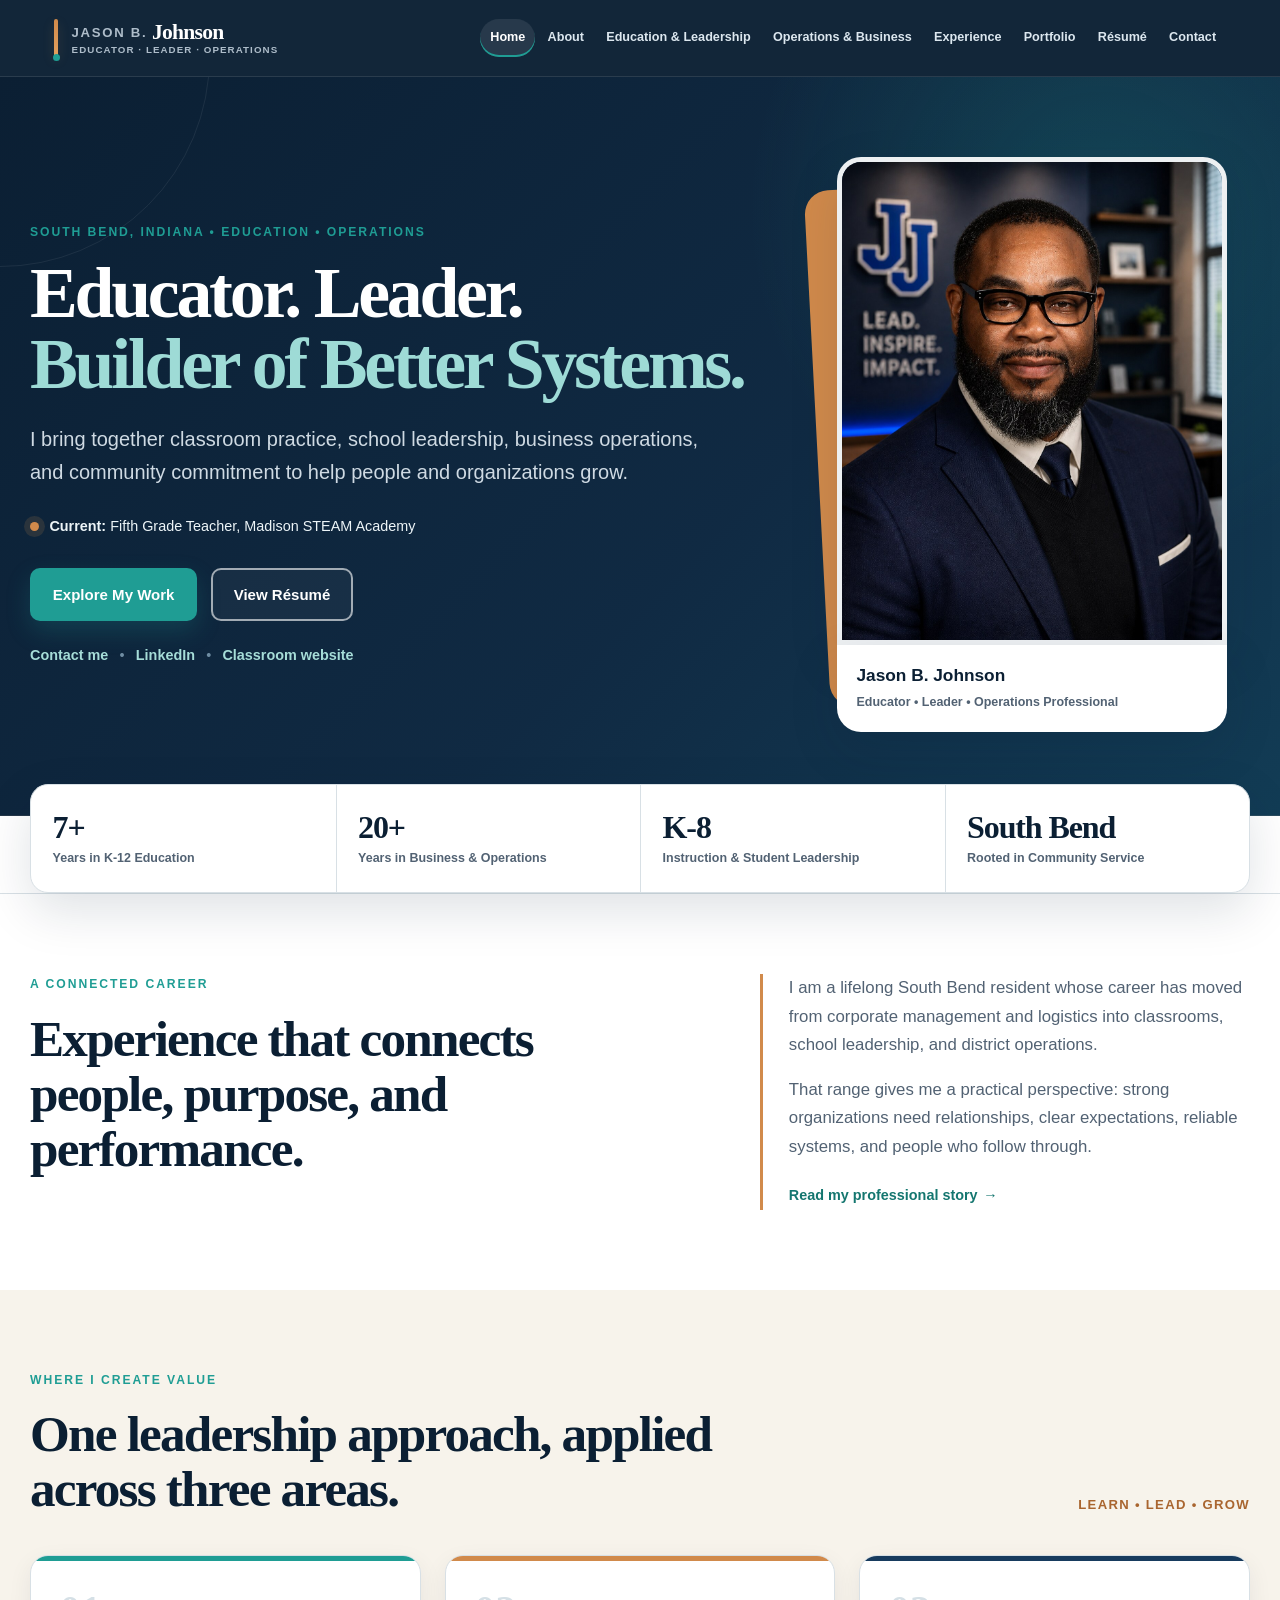
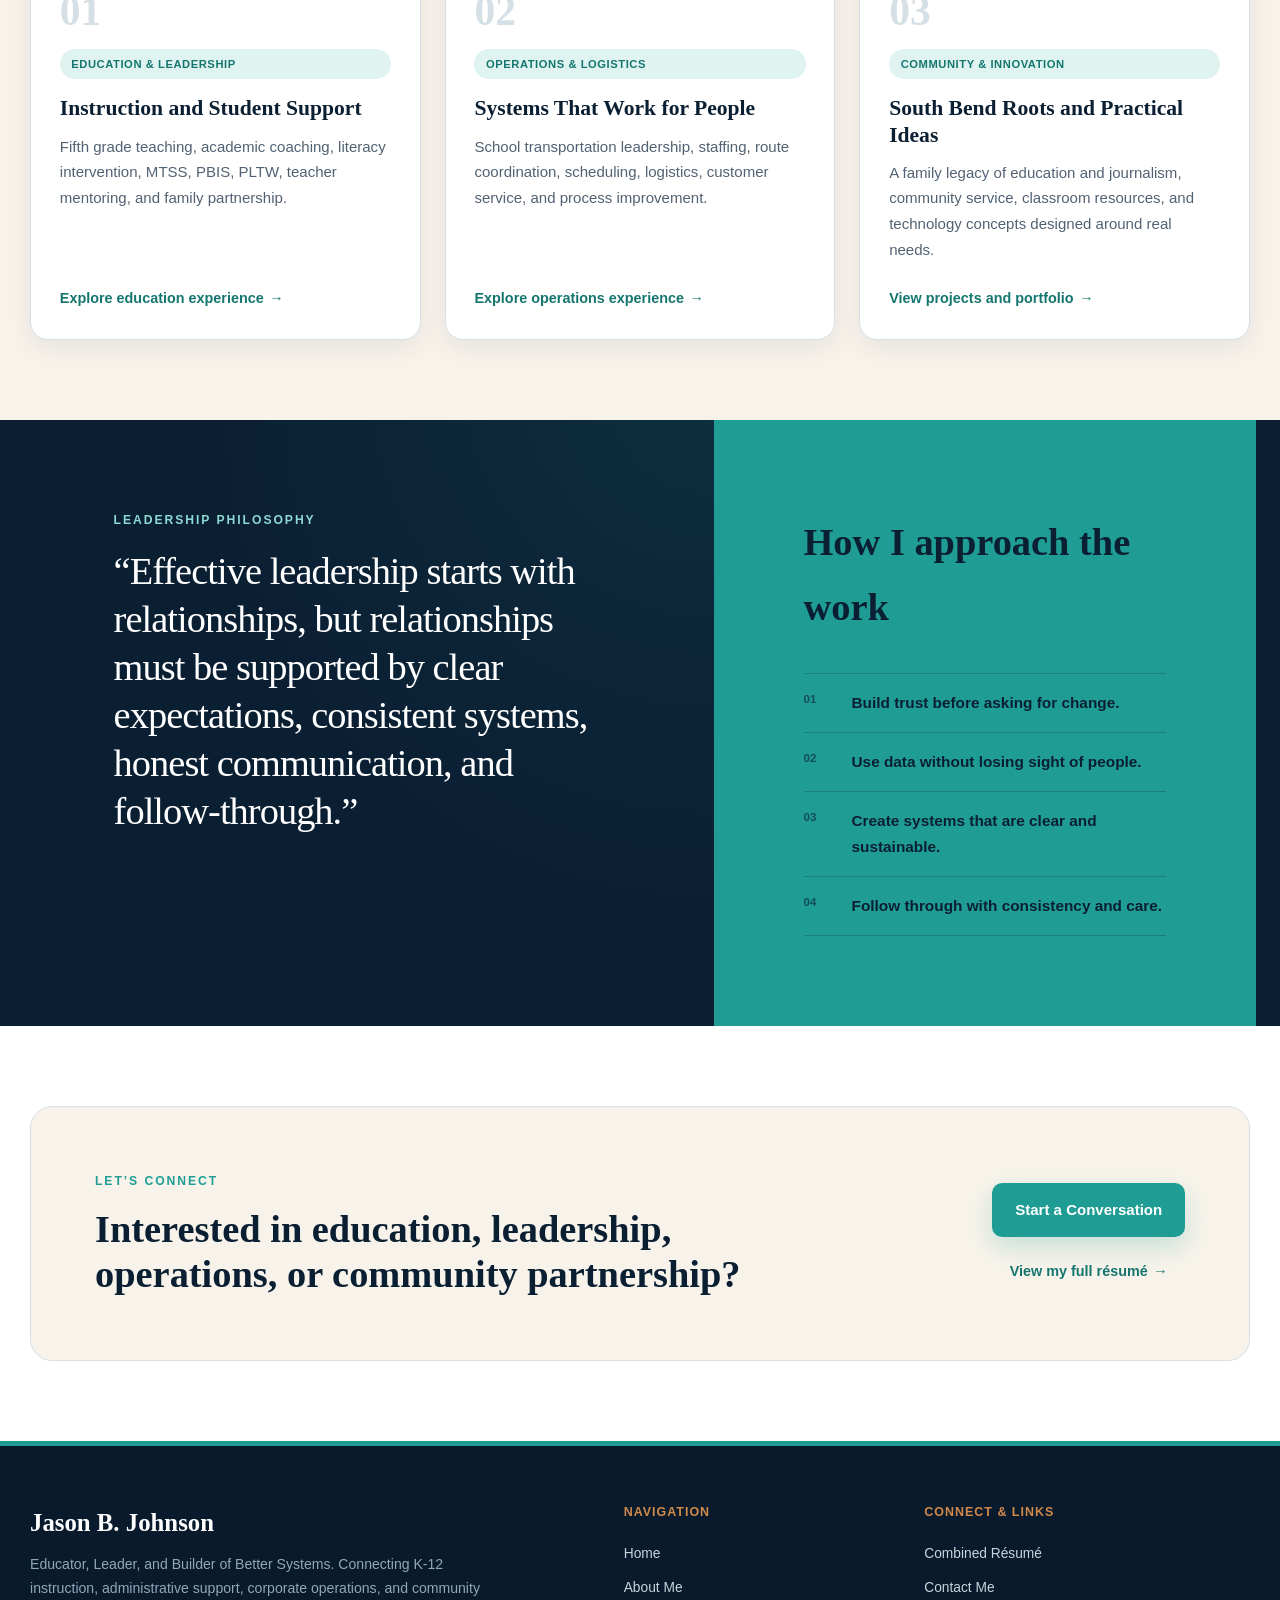
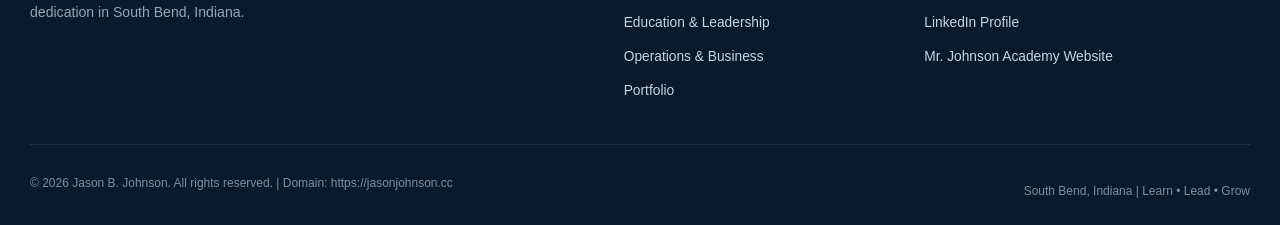
==== index.html @ fcd58bd8 "New headshot" ====
<!DOCTYPE html>
<html lang="en">
<head>
  <meta charset="UTF-8">
  <meta name="viewport" content="width=device-width, initial-scale=1.0">
  <title>Jason B. Johnson | Educator, Leader &amp; Operations Professional</title>
  <meta name="description" content="Official professional website for Jason B. Johnson. Educator, School Leader, and Operations Professional in South Bend, Indiana.">
  <link rel="canonical" href="https://jasonjohnson.cc/">
  <link rel="stylesheet" href="assets/css/styles.css?v=20260806">

  <!-- Open Graph -->
  <meta property="og:title" content="Jason B. Johnson | Educator &amp; Operations Leader">
  <meta property="og:description" content="Connecting classroom practice, school leadership, corporate operations, and community commitment.">
  <meta property="og:url" content="https://jasonjohnson.cc/">
  <meta property="og:type" content="website">
  <meta property="og:image" content="https://jasonjohnson.cc/assets/images/jason-johnson-headshot.jpg">

  <!-- Structured Data -->
  <script type="application/ld+json">
  {
    "@context": "https://schema.org",
    "@type": "Person",
    "name": "Jason B. Johnson",
    "jobTitle": "Fifth Grade Teacher &amp; Operations Leader",
    "worksFor": {
      "@type": "EducationalOrganization",
      "name": "Madison STEAM Academy"
    },
    "address": {
      "@type": "PostalAddress",
      "addressLocality": "South Bend",
      "addressRegion": "IN"
    },
    "email": "mailto:jasonjohnson75@gmail.com",
    "sameAs": [
      "https://www.linkedin.com/in/jasonjohnson46637",
      "https://www.mrjohnsonacademy.com/"
    ]
  }
  </script>
</head>
<body>

  <header>
    <div class="nav-container">
      <a href="index.html" class="logo-link">
        <span class="brand-mark" aria-hidden="true"></span>
        <span class="brand-copy"><span class="brand-name"><span class="initial">Jason B.</span>Johnson</span><span class="brand-role">Educator · Leader · Operations</span></span>
      </a>
      <button type="button" class="menu-toggle" aria-label="Toggle Navigation Menu" aria-expanded="false" aria-controls="site-navigation">&#9776;</button>
      <ul class="nav-menu" id="site-navigation">
        <li><a href="index.html" class="active">Home</a></li>
        <li><a href="about.html">About</a></li>
        <li><a href="education-leadership.html">Education &amp; Leadership</a></li>
        <li><a href="operations-business.html">Operations &amp; Business</a></li>
        <li><a href="experience.html">Experience</a></li>
        <li><a href="portfolio.html">Portfolio</a></li>
        <li><a href="resume.html">Résumé</a></li>
        <li><a href="contact.html">Contact</a></li>
      </ul>
    </div>
  </header>

  <main>
    <section class="hero home-hero">
      <div class="hero-container">
        <div class="hero-content">
          <p class="eyebrow">South Bend, Indiana &bull; Education &bull; Operations</p>
          <h1>Educator. Leader.<br><span>Builder of Better Systems.</span></h1>
          <p class="hero-subtitle">I bring together classroom practice, school leadership, business operations, and community commitment to help people and organizations grow.</p>

          <div class="current-role">
            <span class="current-role-dot" aria-hidden="true"></span>
            <span><strong>Current:</strong> Fifth Grade Teacher, Madison STEAM Academy</span>
          </div>

          <div class="hero-btns">
            <a href="portfolio.html" class="btn btn-primary">Explore My Work</a>
            <a href="resume.html" class="btn btn-secondary">View Résumé</a>
          </div>

          <nav class="hero-links" aria-label="Professional links">
            <a href="contact.html">Contact me</a>
            <span aria-hidden="true">&bull;</span>
            <a href="https://www.linkedin.com/in/jasonjohnson46637" target="_blank" rel="noopener">LinkedIn</a>
            <span aria-hidden="true">&bull;</span>
            <a href="https://www.mrjohnsonacademy.com/" target="_blank" rel="noopener">Classroom website</a>
          </nav>
        </div>

        <figure class="profile-card">
          <div class="profile-accent" aria-hidden="true"></div>
          <div class="profile-frame">
            <img src="assets/images/jason-johnson-headshot.jpg" alt="Jason B. Johnson" width="960" height="958" fetchpriority="high">
          </div>
          <figcaption>
            <strong>Jason B. Johnson</strong>
            <span>Educator &bull; Leader &bull; Operations Professional</span>
          </figcaption>
        </figure>
      </div>
    </section>

    <section class="stats-section" aria-label="Professional experience highlights">
      <div class="stats-grid">
        <div class="stat-card">
          <div class="stat-number">7+</div>
          <div class="stat-label">Years in K-12 Education</div>
        </div>
        <div class="stat-card">
          <div class="stat-number">20+</div>
          <div class="stat-label">Years in Business &amp; Operations</div>
        </div>
        <div class="stat-card">
          <div class="stat-number">K-8</div>
          <div class="stat-label">Instruction &amp; Student Leadership</div>
        </div>
        <div class="stat-card">
          <div class="stat-number">South Bend</div>
          <div class="stat-label">Rooted in Community Service</div>
        </div>
      </div>
    </section>

    <section class="intro-section">
      <div class="section-container intro-grid">
        <div>
          <p class="section-kicker">A connected career</p>
          <h2 class="display-title">Experience that connects people, purpose, and performance.</h2>
        </div>
        <div class="intro-copy">
          <p>I am a lifelong South Bend resident whose career has moved from corporate management and logistics into classrooms, school leadership, and district operations.</p>
          <p>That range gives me a practical perspective: strong organizations need relationships, clear expectations, reliable systems, and people who follow through.</p>
          <a href="about.html" class="text-link">Read my professional story <span aria-hidden="true">&rarr;</span></a>
        </div>
      </div>
    </section>

    <section class="focus-section">
      <div class="section-container">
        <p class="section-kicker">Where I create value</p>
        <div class="section-heading-row">
          <h2 class="display-title">One leadership approach, applied across three areas.</h2>
          <p>Learn &bull; Lead &bull; Grow</p>
        </div>

        <div class="grid-3 focus-grid">
          <article class="card focus-card">
            <span class="card-number">01</span>
            <span class="card-tag">Education &amp; Leadership</span>
            <h3>Instruction and Student Support</h3>
            <p>Fifth grade teaching, academic coaching, literacy intervention, MTSS, PBIS, PLTW, teacher mentoring, and family partnership.</p>
            <a href="education-leadership.html" class="card-link">Explore education experience <span aria-hidden="true">&rarr;</span></a>
          </article>

          <article class="card focus-card">
            <span class="card-number">02</span>
            <span class="card-tag">Operations &amp; Logistics</span>
            <h3>Systems That Work for People</h3>
            <p>School transportation leadership, staffing, route coordination, scheduling, logistics, customer service, and process improvement.</p>
            <a href="operations-business.html" class="card-link">Explore operations experience <span aria-hidden="true">&rarr;</span></a>
          </article>

          <article class="card focus-card">
            <span class="card-number">03</span>
            <span class="card-tag">Community &amp; Innovation</span>
            <h3>South Bend Roots and Practical Ideas</h3>
            <p>A family legacy of education and journalism, community service, classroom resources, and technology concepts designed around real needs.</p>
            <a href="portfolio.html" class="card-link">View projects and portfolio <span aria-hidden="true">&rarr;</span></a>
          </article>
        </div>
      </div>
    </section>

    <section class="philosophy-section">
      <div class="section-container philosophy-grid">
        <div class="quote-panel">
          <p class="section-kicker light">Leadership philosophy</p>
          <blockquote>“Effective leadership starts with relationships, but relationships must be supported by clear expectations, consistent systems, honest communication, and follow-through.”</blockquote>
        </div>
        <div class="principles-panel">
          <h2>How I approach the work</h2>
          <ul class="principles-list">
            <li><span>01</span><strong>Build trust before asking for change.</strong></li>
            <li><span>02</span><strong>Use data without losing sight of people.</strong></li>
            <li><span>03</span><strong>Create systems that are clear and sustainable.</strong></li>
            <li><span>04</span><strong>Follow through with consistency and care.</strong></li>
          </ul>
        </div>
      </div>
    </section>

    <section class="cta-section">
      <div class="section-container cta-panel">
        <div>
          <p class="section-kicker">Let’s connect</p>
          <h2>Interested in education, leadership, operations, or community partnership?</h2>
        </div>
        <div class="cta-actions">
          <a href="contact.html" class="btn btn-primary">Start a Conversation</a>
          <a href="resume.html" class="text-link">View my full résumé <span aria-hidden="true">&rarr;</span></a>
        </div>
      </div>
    </section>
  </main>

  <footer>
    <div class="footer-container">
      <div class="footer-brand">
        <h2>Jason B. Johnson</h2>
        <p>Educator, Leader, and Builder of Better Systems. Connecting K-12 instruction, administrative support, corporate operations, and community dedication in South Bend, Indiana.</p>
      </div>
      <div class="footer-links">
        <h4>Navigation</h4>
        <ul>
          <li><a href="index.html">Home</a></li>
          <li><a href="about.html">About Me</a></li>
          <li><a href="education-leadership.html">Education &amp; Leadership</a></li>
          <li><a href="operations-business.html">Operations &amp; Business</a></li>
          <li><a href="portfolio.html">Portfolio</a></li>
        </ul>
      </div>
      <div class="footer-links">
        <h4>Connect &amp; Links</h4>
        <ul>
          <li><a href="resume.html">Combined Résumé</a></li>
          <li><a href="contact.html">Contact Me</a></li>
          <li><a href="https://www.linkedin.com/in/jasonjohnson46637" target="_blank" rel="noopener">LinkedIn Profile</a></li>
          <li><a href="https://www.mrjohnsonacademy.com/" target="_blank" rel="noopener">Mr. Johnson Academy Website</a></li>
        </ul>
      </div>
    </div>
    <div class="footer-bottom">
      <p>&copy; 2026 Jason B. Johnson. All rights reserved. | Domain: https://jasonjohnson.cc</p>
      <p>South Bend, Indiana | Learn &bull; Lead &bull; Grow</p>
    </div>
  </footer>

  <script src="assets/js/main.js?v=20260806"></script>
</body>
</html>
---- assets/css/styles.css ----
/* Jason B. Johnson Professional Portfolio */

:root {
  --ink: #0b1f33;
  --navy: #102a43;
  --navy-soft: #173b5e;
  --teal: #1f9d94;
  --teal-dark: #14766f;
  --teal-light: #dff3f1;
  --copper: #d18a4b;
  --copper-dark: #a9652f;
  --ivory: #f7f3eb;
  --sand: #eee5d8;
  --slate: #526273;
  --white: #ffffff;
  --mist: #edf3f5;
  --light-gray: #e5eaee;
  --border-color: #d8e0e5;
  --shadow-sm: 0 8px 24px rgba(11, 31, 51, 0.07);
  --shadow-md: 0 18px 50px rgba(11, 31, 51, 0.13);
  --font-main: Inter, Aptos, -apple-system, BlinkMacSystemFont, "Segoe UI", Roboto, Helvetica, Arial, sans-serif;
  --font-display: Georgia, "Times New Roman", serif;
  --max-width: 1220px;
  --transition: 180ms ease;
}

*, *::before, *::after {
  box-sizing: border-box;
  margin: 0;
  padding: 0;
}

html {
  scroll-behavior: smooth;
}

body {
  background: var(--ivory);
  color: var(--ink);
  display: flex;
  flex-direction: column;
  font-family: var(--font-main);
  font-size: 1rem;
  line-height: 1.7;
  min-height: 100vh;
  text-rendering: optimizeLegibility;
}

img {
  display: block;
  max-width: 100%;
}

a {
  color: var(--teal-dark);
  text-decoration: none;
  transition: color var(--transition), background-color var(--transition), border-color var(--transition), transform var(--transition);
}

a:hover {
  color: var(--ink);
}

a:focus-visible,
button:focus-visible,
input:focus-visible,
textarea:focus-visible {
  outline: 3px solid var(--copper);
  outline-offset: 3px;
}

p + p {
  margin-top: 1rem;
}

/* Header and navigation */
header {
  background: rgba(11, 31, 51, 0.97);
  border-bottom: 1px solid rgba(255, 255, 255, 0.1);
  color: var(--white);
  position: sticky;
  top: 0;
  z-index: 1000;
}

.nav-container {
  align-items: center;
  display: flex;
  justify-content: space-between;
  margin: 0 auto;
  max-width: var(--max-width);
  min-height: 76px;
  padding: 0.8rem 1.5rem;
}

.logo-link {
  align-items: center;
  color: var(--white);
  display: flex;
  flex: 0 0 auto;
  gap: 0.85rem;
  min-width: 225px;
}

.logo-link:hover {
  color: var(--white);
}

.brand-mark {
  background: linear-gradient(180deg, var(--copper), #e4a05e);
  border-radius: 3px;
  box-shadow: 0 4px 12px rgba(209, 138, 75, 0.2);
  height: 38px;
  position: relative;
  width: 4px;
}

.brand-mark::after {
  background: var(--teal);
  border-radius: 50%;
  bottom: -4px;
  content: "";
  height: 7px;
  position: absolute;
  right: -1.5px;
  width: 7px;
}

.brand-copy {
  display: grid;
  gap: 0.08rem;
  line-height: 1;
}

.brand-name {
  color: var(--white);
  font-family: var(--font-display);
  font-size: 1.35rem;
  font-weight: 700;
  letter-spacing: -0.035em;
}

.brand-name .initial {
  color: #aebdca;
  font-family: var(--font-main);
  font-size: 0.61em;
  font-weight: 750;
  letter-spacing: 0.13em;
  margin-right: 0.28rem;
  text-transform: uppercase;
  vertical-align: 0.15em;
}

.brand-role {
  color: #aebdca;
  font-size: 0.61rem;
  font-weight: 700;
  letter-spacing: 0.11em;
  text-transform: uppercase;
}

.nav-menu {
  align-items: center;
  display: flex;
  gap: 0.15rem;
  list-style: none;
}

.nav-menu a {
  border-radius: 999px;
  color: #dce7ef;
  display: block;
  font-size: 0.79rem;
  font-weight: 650;
  padding: 0.52rem 0.62rem;
  white-space: nowrap;
}

.nav-menu a:hover,
.nav-menu a.active {
  background: rgba(255, 255, 255, 0.09);
  color: var(--white);
}

.nav-menu a.active {
  box-shadow: inset 0 -2px 0 var(--teal);
}

.menu-toggle {
  background: rgba(255, 255, 255, 0.08);
  border: 1px solid rgba(255, 255, 255, 0.18);
  border-radius: 10px;
  color: var(--white);
  cursor: pointer;
  display: none;
  font-size: 1.45rem;
  height: 44px;
  line-height: 1;
  width: 48px;
}

/* Hero */
.hero {
  background:
    radial-gradient(circle at 86% 18%, rgba(31, 157, 148, 0.24), transparent 28%),
    linear-gradient(135deg, var(--ink) 0%, var(--navy) 58%, #123c55 100%);
  border-bottom: 1px solid rgba(255, 255, 255, 0.1);
  color: var(--white);
  overflow: hidden;
  padding: 3.8rem 1.5rem;
  position: relative;
}

.home-hero {
  padding-bottom: 5.2rem;
  padding-top: 5rem;
}

.hero::before {
  border: 1px solid rgba(255, 255, 255, 0.07);
  border-radius: 50%;
  content: "";
  height: 420px;
  left: -210px;
  position: absolute;
  top: -230px;
  width: 420px;
}

.hero-container {
  align-items: center;
  display: grid;
  gap: clamp(2.5rem, 6vw, 6rem);
  grid-template-columns: minmax(0, 1.2fr) minmax(310px, 0.68fr);
  margin: 0 auto;
  max-width: var(--max-width);
  position: relative;
  z-index: 1;
}

.hero-content {
  max-width: 720px;
}

.eyebrow,
.section-kicker {
  color: var(--teal);
  font-size: 0.76rem;
  font-weight: 800;
  letter-spacing: 0.16em;
  margin-bottom: 1rem;
  text-transform: uppercase;
}

.section-kicker.light {
  color: #8dd9d3;
}

.hero-content h1 {
  color: var(--white);
  font-family: var(--font-display);
  font-size: clamp(3rem, 5.6vw, 5.4rem);
  font-weight: 700;
  letter-spacing: -0.045em;
  line-height: 0.98;
  margin-bottom: 1.5rem;
}

.hero-content h1 span {
  color: #9edbd6;
}

.hero-subtitle {
  color: #cfdae3;
  font-size: clamp(1.06rem, 1.6vw, 1.25rem);
  line-height: 1.65;
  margin-bottom: 1.6rem;
  max-width: 680px;
}

.current-role {
  align-items: center;
  color: #edf5f8;
  display: flex;
  font-size: 0.9rem;
  gap: 0.65rem;
  margin-bottom: 1.8rem;
}

.current-role-dot {
  background: var(--copper);
  border-radius: 50%;
  box-shadow: 0 0 0 6px rgba(209, 138, 75, 0.15);
  flex: 0 0 auto;
  height: 9px;
  width: 9px;
}

.hero-btns {
  align-items: center;
  display: flex;
  flex-wrap: wrap;
  gap: 0.85rem;
}

.btn {
  align-items: center;
  border: 2px solid transparent;
  border-radius: 10px;
  cursor: pointer;
  display: inline-flex;
  font-family: inherit;
  font-size: 0.94rem;
  font-weight: 750;
  justify-content: center;
  min-height: 48px;
  padding: 0.75rem 1.3rem;
  text-align: center;
}

.btn:hover {
  text-decoration: none;
  transform: translateY(-2px);
}

.btn-primary {
  background: var(--teal);
  box-shadow: 0 10px 24px rgba(31, 157, 148, 0.22);
  color: var(--white);
}

.btn-primary:hover {
  background: #28afa5;
  color: var(--ink);
}

.btn-secondary {
  background: rgba(255, 255, 255, 0.04);
  border-color: rgba(255, 255, 255, 0.6);
  color: var(--white);
}

.btn-secondary:hover {
  background: var(--white);
  border-color: var(--white);
  color: var(--ink);
}

.btn-accent {
  background: var(--copper);
  color: var(--ink);
}

.btn-accent:hover {
  background: #e5a365;
  color: var(--ink);
}

.hero-links {
  align-items: center;
  color: #6f8da3;
  display: flex;
  flex-wrap: wrap;
  font-size: 0.9rem;
  gap: 0.7rem;
  margin-top: 1.35rem;
}

.hero-links a,
.classroom-link {
  color: #a6ddd8;
  font-weight: 650;
}

.hero-links a:hover,
.classroom-link:hover {
  color: var(--white);
}

.profile-card {
  margin: 0;
  max-width: 390px;
  position: relative;
  width: 100%;
}

.profile-accent {
  background: var(--copper);
  border-radius: 24px;
  bottom: 34px;
  left: -20px;
  position: absolute;
  right: 24px;
  top: 24px;
  transform: rotate(-3deg);
}

.profile-frame {
  aspect-ratio: 4 / 5;
  background: var(--navy-soft);
  border: 5px solid rgba(255, 255, 255, 0.92);
  border-radius: 24px 24px 0 0;
  box-shadow: var(--shadow-md);
  overflow: hidden;
  position: relative;
}

.profile-frame img {
  height: 100%;
  object-fit: cover;
  object-position: 50% 15%;
  width: 100%;
}

.profile-card figcaption {
  background: var(--white);
  border-radius: 0 0 24px 24px;
  box-shadow: var(--shadow-md);
  color: var(--ink);
  display: flex;
  flex-direction: column;
  padding: 1.05rem 1.25rem 1.15rem;
  position: relative;
}

.profile-card figcaption strong {
  font-size: 1.08rem;
}

.profile-card figcaption span {
  color: var(--slate);
  font-size: 0.78rem;
  font-weight: 650;
  margin-top: 0.1rem;
}

/* Statistics */
.stats-section {
  background: var(--white);
  border-bottom: 1px solid var(--border-color);
  padding: 0 1.5rem;
}

.stats-grid {
  background: var(--white);
  border: 1px solid var(--border-color);
  border-radius: 18px;
  box-shadow: var(--shadow-md);
  display: grid;
  grid-template-columns: repeat(4, 1fr);
  margin: -2rem auto 0;
  max-width: var(--max-width);
  overflow: hidden;
  position: relative;
  z-index: 2;
}

.stat-card {
  padding: 1.55rem 1.35rem;
  text-align: left;
}

.stat-card + .stat-card {
  border-left: 1px solid var(--border-color);
}

.stat-number {
  color: var(--ink);
  font-family: var(--font-display);
  font-size: clamp(1.65rem, 2.5vw, 2.25rem);
  font-weight: 700;
  letter-spacing: -0.035em;
  line-height: 1.1;
  margin-bottom: 0.3rem;
}

.stat-label {
  color: var(--slate);
  font-size: 0.78rem;
  font-weight: 700;
  line-height: 1.4;
}

/* Shared sections */
section {
  padding: 5rem 1.5rem;
}

.section-container {
  margin: 0 auto;
  max-width: var(--max-width);
}

.display-title,
.section-title {
  color: var(--ink);
  font-family: var(--font-display);
  font-size: clamp(2rem, 4vw, 3.35rem);
  font-weight: 700;
  letter-spacing: -0.035em;
  line-height: 1.08;
}

.section-title {
  font-size: clamp(1.9rem, 3.2vw, 2.75rem);
  margin-bottom: 2rem;
}

.section-title::after {
  background: var(--teal);
  border-radius: 999px;
  content: "";
  display: block;
  height: 4px;
  margin-top: 0.85rem;
  width: 54px;
}

.section-subtitle {
  color: var(--slate);
  font-size: 1.1rem;
  margin-bottom: 2rem;
}

.intro-section {
  background: var(--white);
}

.intro-grid {
  align-items: start;
  display: grid;
  gap: clamp(2.5rem, 8vw, 7rem);
  grid-template-columns: minmax(0, 1fr) minmax(300px, 0.78fr);
}

.intro-copy {
  border-left: 3px solid var(--copper);
  color: var(--slate);
  font-size: 1.05rem;
  padding-left: 1.6rem;
}

.text-link,
.card-link {
  align-items: center;
  color: var(--teal-dark);
  display: inline-flex;
  font-size: 0.9rem;
  font-weight: 800;
  gap: 0.35rem;
  margin-top: 1.35rem;
}

.text-link:hover,
.card-link:hover {
  color: var(--copper-dark);
}

.focus-section {
  background: var(--ivory);
}

.section-heading-row {
  align-items: end;
  display: flex;
  justify-content: space-between;
  margin-bottom: 2.4rem;
}

.section-heading-row .display-title {
  max-width: 760px;
}

.section-heading-row > p {
  color: var(--copper-dark);
  font-size: 0.82rem;
  font-weight: 850;
  letter-spacing: 0.1em;
  text-transform: uppercase;
}

.grid-2 {
  display: grid;
  gap: 1.6rem;
  grid-template-columns: repeat(2, minmax(0, 1fr));
}

.grid-3 {
  display: grid;
  gap: 1.5rem;
  grid-template-columns: repeat(3, minmax(0, 1fr));
}

.card {
  background: var(--white);
  border: 1px solid var(--border-color);
  border-radius: 18px;
  box-shadow: var(--shadow-sm);
  padding: 1.8rem;
  transition: box-shadow var(--transition), transform var(--transition), border-color var(--transition);
}

.card:hover {
  border-color: rgba(31, 157, 148, 0.45);
  box-shadow: var(--shadow-md);
  transform: translateY(-4px);
}

.card-tag {
  background: var(--teal-light);
  border-radius: 999px;
  color: var(--teal-dark);
  display: inline-block;
  font-size: 0.7rem;
  font-weight: 850;
  letter-spacing: 0.05em;
  margin-bottom: 1rem;
  padding: 0.35rem 0.72rem;
  text-transform: uppercase;
}

.card h3 {
  color: var(--ink);
  font-family: var(--font-display);
  font-size: 1.35rem;
  line-height: 1.22;
  margin-bottom: 0.75rem;
}

.card p {
  color: var(--slate);
  font-size: 0.94rem;
}

.card ul {
  color: var(--slate);
  padding-left: 1.2rem;
}

.card li + li {
  margin-top: 0.55rem;
}

.focus-card {
  display: flex;
  flex-direction: column;
  min-height: 360px;
  overflow: hidden;
  padding-top: 2.2rem;
  position: relative;
}

.focus-card::before {
  background: var(--teal);
  content: "";
  height: 5px;
  left: 0;
  position: absolute;
  right: 0;
  top: 0;
}

.focus-card:nth-child(2)::before {
  background: var(--copper);
}

.focus-card:nth-child(3)::before {
  background: var(--navy-soft);
}

.focus-card .card-link {
  margin-top: auto;
  padding-top: 1.5rem;
}

.card-number {
  color: #d5e0e6;
  font-family: var(--font-display);
  font-size: 2.6rem;
  font-weight: 700;
  line-height: 1;
  margin-bottom: 1rem;
}

.philosophy-section {
  background: var(--ink);
  padding-bottom: 0;
  padding-top: 0;
}

.philosophy-grid {
  display: grid;
  grid-template-columns: 1.12fr 0.88fr;
  max-width: none;
}

.quote-panel,
.principles-panel {
  padding: clamp(3.5rem, 7vw, 6.5rem);
}

.quote-panel {
  background:
    linear-gradient(rgba(11, 31, 51, 0.88), rgba(11, 31, 51, 0.94)),
    radial-gradient(circle at top right, var(--teal), transparent 55%);
  color: var(--white);
}

.quote-panel blockquote {
  font-family: var(--font-display);
  font-size: clamp(1.8rem, 3vw, 3rem);
  letter-spacing: -0.025em;
  line-height: 1.25;
  max-width: 760px;
}

.principles-panel {
  background: var(--teal);
  color: var(--ink);
}

.principles-panel h2 {
  font-family: var(--font-display);
  font-size: clamp(1.8rem, 3vw, 2.55rem);
  margin-bottom: 2rem;
}

.principles-list {
  list-style: none;
}

.principles-list li {
  align-items: flex-start;
  border-top: 1px solid rgba(11, 31, 51, 0.24);
  display: grid;
  gap: 1rem;
  grid-template-columns: 32px 1fr;
  padding: 1rem 0;
}

.principles-list li:last-child {
  border-bottom: 1px solid rgba(11, 31, 51, 0.24);
}

.principles-list span {
  color: rgba(11, 31, 51, 0.62);
  font-size: 0.72rem;
  font-weight: 850;
}

.principles-list strong {
  font-size: 0.96rem;
}

.cta-section {
  background: var(--white);
}

.cta-panel {
  align-items: center;
  background: var(--ivory);
  border: 1px solid var(--border-color);
  border-radius: 22px;
  display: flex;
  gap: 2rem;
  justify-content: space-between;
  padding: clamp(2rem, 5vw, 4rem);
}

.cta-panel h2 {
  font-family: var(--font-display);
  font-size: clamp(1.7rem, 3vw, 2.6rem);
  line-height: 1.15;
  max-width: 760px;
}

.cta-actions {
  align-items: center;
  display: flex;
  flex: 0 0 auto;
  flex-direction: column;
}

/* Timeline */
.timeline {
  border-left: 3px solid var(--teal);
  margin: 2rem 0;
  padding-left: 2rem;
  position: relative;
}

.timeline-item {
  margin-bottom: 2.5rem;
  position: relative;
}

.timeline-item::before {
  background: var(--copper);
  border: 3px solid var(--white);
  border-radius: 50%;
  content: "";
  height: 15px;
  left: calc(-2rem - 9px);
  position: absolute;
  top: 4px;
  width: 15px;
}

.timeline-role {
  color: var(--ink);
  font-family: var(--font-display);
  font-size: 1.35rem;
  font-weight: 700;
}

.timeline-org {
  color: var(--teal-dark);
  font-weight: 750;
}

.timeline-date {
  color: var(--slate);
  font-size: 0.88rem;
  font-weight: 650;
  margin-bottom: 0.65rem;
}

.timeline-desc {
  color: var(--slate);
}

.timeline-desc ul {
  margin-top: 0.5rem;
  padding-left: 1.2rem;
}

/* About portrait */
.about-sidebar {
  display: grid;
  gap: 1.25rem;
}

.about-portrait {
  background: var(--ink);
  border-radius: 20px;
  box-shadow: var(--shadow-md);
  overflow: hidden;
}

.about-portrait img {
  aspect-ratio: 4 / 3;
  height: auto;
  object-fit: cover;
  object-position: center 22%;
  width: 100%;
}

.about-portrait figcaption {
  color: var(--white);
  padding: 1rem 1.25rem;
}

.about-portrait figcaption strong,
.about-portrait figcaption span {
  display: block;
}

.about-portrait figcaption span {
  color: #aac0cf;
  font-size: 0.82rem;
}

.quick-facts {
  list-style: none;
  margin-top: 1rem;
}

.quick-facts li {
  border-top: 1px solid var(--border-color);
  color: var(--slate);
  padding: 0.75rem 0;
}

.quick-facts strong {
  color: var(--ink);
}

/* Contact */
.contact-grid {
  display: grid;
  gap: 2rem;
  grid-template-columns: 0.85fr 1.15fr;
}

.contact-info {
  background: var(--ink);
  border-radius: 20px;
  box-shadow: var(--shadow-md);
  color: var(--white);
  padding: 2.5rem;
}

.contact-info h3 {
  color: var(--white);
  font-family: var(--font-display);
  font-size: 1.7rem;
  margin-bottom: 1.2rem;
}

.contact-detail-item {
  border-top: 1px solid rgba(255, 255, 255, 0.12);
  padding: 1rem 0;
}

.contact-detail-item strong {
  color: var(--copper);
  display: block;
  font-size: 0.72rem;
  letter-spacing: 0.08em;
  text-transform: uppercase;
}

.contact-detail-item a {
  color: var(--ivory);
  font-size: 1rem;
  overflow-wrap: anywhere;
}

.contact-form {
  background: var(--white);
  border: 1px solid var(--border-color);
  border-radius: 20px;
  box-shadow: var(--shadow-sm);
  padding: 2.5rem;
}

.form-group {
  margin-bottom: 1.2rem;
}

.form-group label {
  color: var(--ink);
  display: block;
  font-size: 0.9rem;
  font-weight: 750;
  margin-bottom: 0.4rem;
}

.form-group input,
.form-group textarea {
  background: #fbfcfd;
  border: 1px solid var(--border-color);
  border-radius: 10px;
  font-family: inherit;
  font-size: 1rem;
  padding: 0.8rem 0.9rem;
  width: 100%;
}

.form-group textarea {
  min-height: 140px;
  resize: vertical;
}

.privacy-note {
  color: var(--slate);
  font-size: 0.8rem;
  margin-top: 1rem;
}

/* Footer */
footer {
  background: #081a2b;
  border-top: 5px solid var(--teal);
  color: var(--ivory);
  margin-top: auto;
  padding: 3.5rem 1.5rem 1.5rem;
}

.footer-container {
  display: grid;
  gap: 2.5rem;
  grid-template-columns: 1.7fr 0.8fr 1fr;
  margin: 0 auto 2.5rem;
  max-width: var(--max-width);
}

.footer-brand h2 {
  color: var(--white);
  font-family: var(--font-display);
  font-size: 1.55rem;
  margin-bottom: 0.6rem;
}

.footer-brand p {
  color: #91a8b9;
  font-size: 0.88rem;
  max-width: 460px;
}

.footer-links h4 {
  color: var(--copper);
  font-size: 0.78rem;
  letter-spacing: 0.08em;
  margin-bottom: 1rem;
  text-transform: uppercase;
}

.footer-links ul {
  list-style: none;
}

.footer-links li + li {
  margin-top: 0.45rem;
}

.footer-links a {
  color: #c9d5de;
  font-size: 0.86rem;
}

.footer-links a:hover {
  color: var(--white);
}

.footer-bottom {
  align-items: center;
  border-top: 1px solid rgba(255, 255, 255, 0.1);
  color: #7890a2;
  display: flex;
  font-size: 0.75rem;
  justify-content: space-between;
  margin: 0 auto;
  max-width: var(--max-width);
  padding-top: 1.25rem;
}

/* Responsive */
@media (max-width: 1100px) {
  .menu-toggle {
    display: block;
  }

  .nav-menu {
    align-items: stretch;
    background: var(--ink);
    border-top: 1px solid rgba(255, 255, 255, 0.1);
    box-shadow: var(--shadow-md);
    display: none;
    flex-direction: column;
    gap: 0.25rem;
    left: 0;
    padding: 1rem 1.5rem 1.5rem;
    position: absolute;
    right: 0;
    top: 100%;
  }

  .nav-menu.show {
    display: flex;
  }

  .nav-menu a {
    font-size: 0.92rem;
    padding: 0.7rem 0.8rem;
  }
}

@media (max-width: 860px) {
  .home-hero {
    padding-bottom: 4.2rem;
    padding-top: 4rem;
  }

  .hero-container,
  .intro-grid,
  .philosophy-grid,
  .contact-grid {
    grid-template-columns: 1fr;
  }

  .profile-card {
    margin: 0 auto;
    max-width: 430px;
  }

  .stats-grid {
    grid-template-columns: repeat(2, 1fr);
  }

  .stat-card:nth-child(3) {
    border-left: 0;
    border-top: 1px solid var(--border-color);
  }

  .stat-card:nth-child(4) {
    border-top: 1px solid var(--border-color);
  }

  .grid-3 {
    grid-template-columns: 1fr;
  }

  .focus-card {
    min-height: 0;
  }

  .quote-panel,
  .principles-panel {
    padding: 4rem 1.5rem;
  }

  .cta-panel,
  .section-heading-row {
    align-items: flex-start;
    flex-direction: column;
  }

  .footer-container {
    grid-template-columns: 1fr 1fr;
  }

  .footer-brand {
    grid-column: 1 / -1;
  }
}

@media (max-width: 650px) {
  body {
    font-size: 0.96rem;
  }

  .nav-container {
    min-height: 68px;
    padding: 0.7rem 1rem;
  }

  .logo-link {
    min-width: 0;
  }

  .brand-name {
    font-size: 1.18rem;
  }

  .brand-role {
    font-size: 0.55rem;
  }

  .hero,
  section {
    padding-left: 1rem;
    padding-right: 1rem;
  }

  .hero-content h1 {
    font-size: clamp(2.55rem, 13vw, 4rem);
  }

  .hero-btns,
  .hero-btns .btn {
    width: 100%;
  }

  .hero-links {
    justify-content: center;
  }

  .profile-card {
    max-width: 340px;
  }

  .stats-section {
    padding: 0 1rem;
  }

  .stats-grid {
    grid-template-columns: 1fr;
  }

  .stat-card {
    text-align: center;
  }

  .stat-card + .stat-card,
  .stat-card:nth-child(3) {
    border-left: 0;
    border-top: 1px solid var(--border-color);
  }

  .grid-2 {
    grid-template-columns: 1fr;
  }

  .card,
  .contact-info,
  .contact-form {
    padding: 1.35rem;
  }

  .cta-actions,
  .cta-actions .btn {
    align-items: stretch;
    width: 100%;
  }

  .footer-container {
    grid-template-columns: 1fr;
  }

  .footer-brand {
    grid-column: auto;
  }

  .footer-bottom {
    align-items: flex-start;
    flex-direction: column;
    gap: 0.5rem;
  }
}

@media (prefers-reduced-motion: reduce) {
  *, *::before, *::after {
    scroll-behavior: auto !important;
    transition-duration: 0.01ms !important;
  }
}

/* Print */
@media print {
  header,
  footer,
  .hero-btns,
  .hero-links,
  .classroom-link,
  .contact-form,
  .btn,
  .cta-section {
    display: none !important;
  }

  body {
    background: white;
    color: black;
    font-size: 10pt;
  }

  section {
    padding: 1rem 0;
  }

  .section-container,
  .hero-container {
    max-width: 100%;
    padding: 0;
  }

  .card,
  .timeline-item {
    border: 0;
    box-shadow: none;
    page-break-inside: avoid;
  }
}
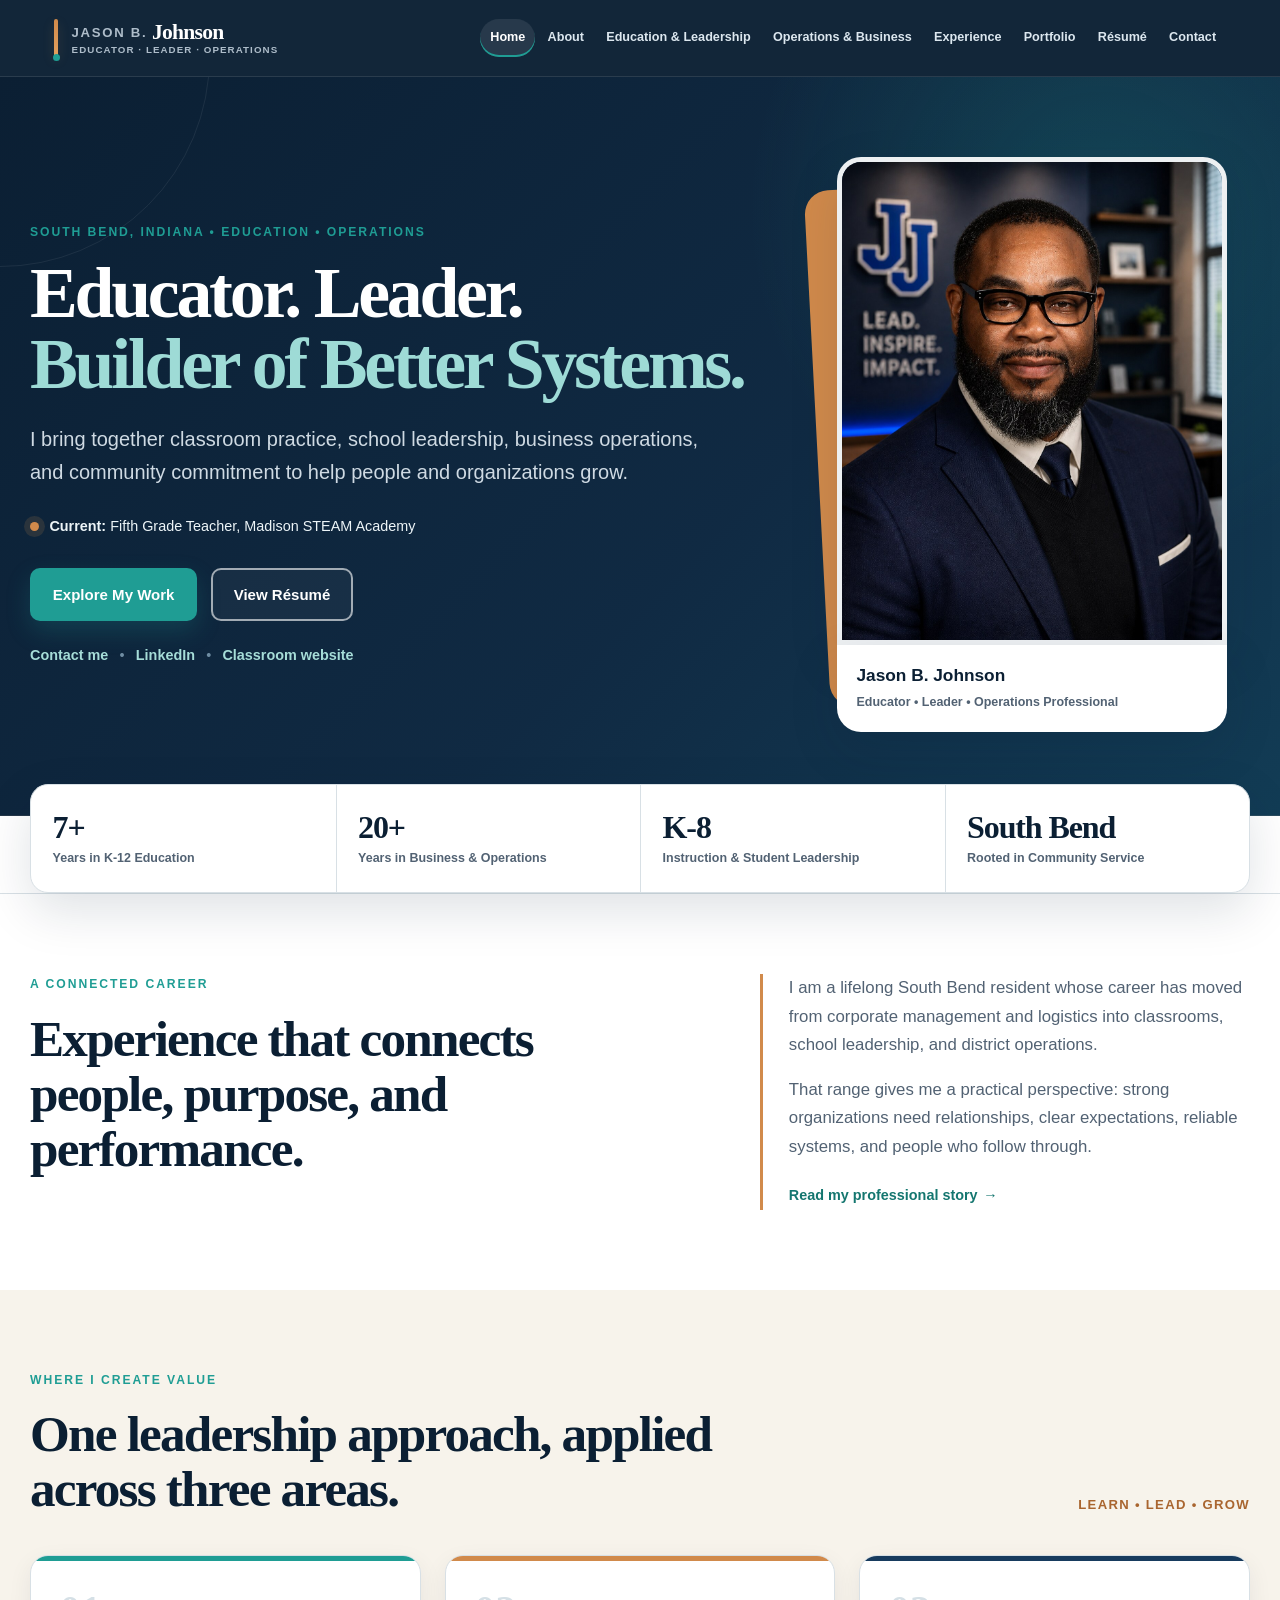
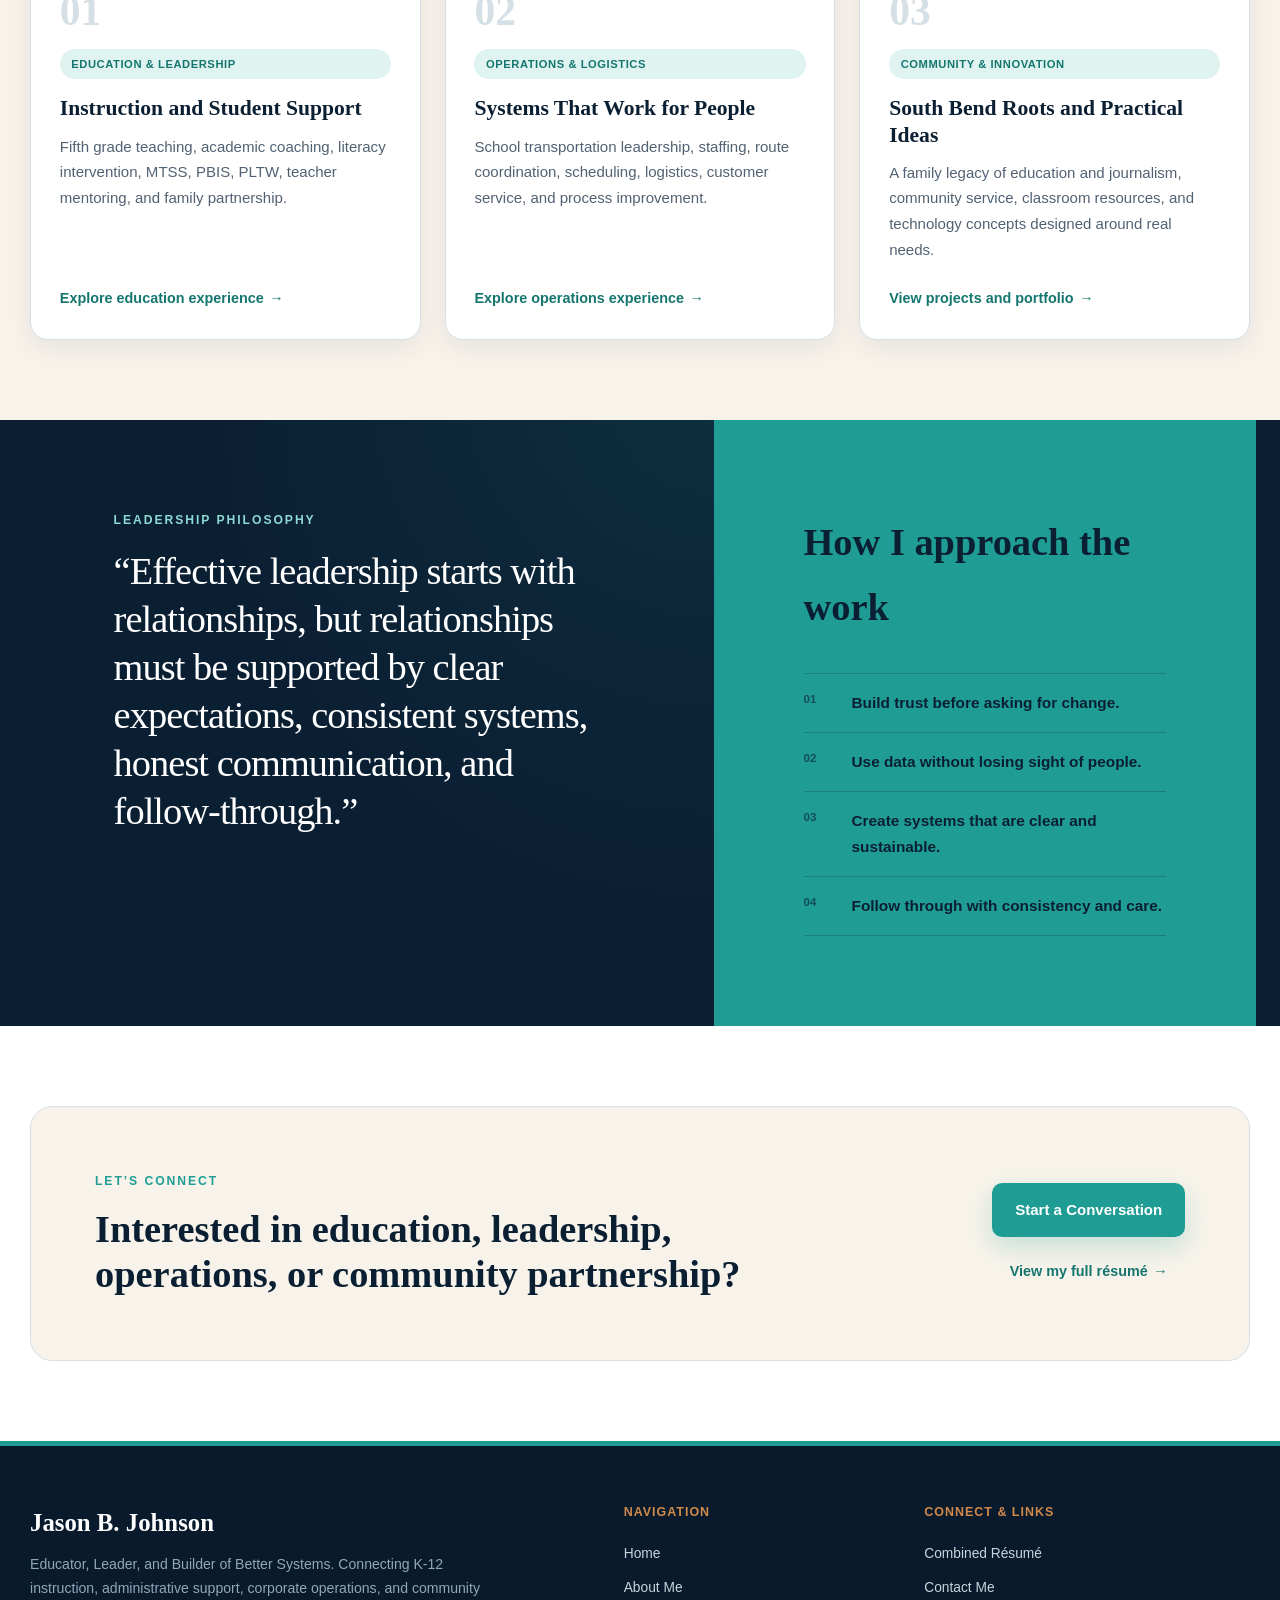
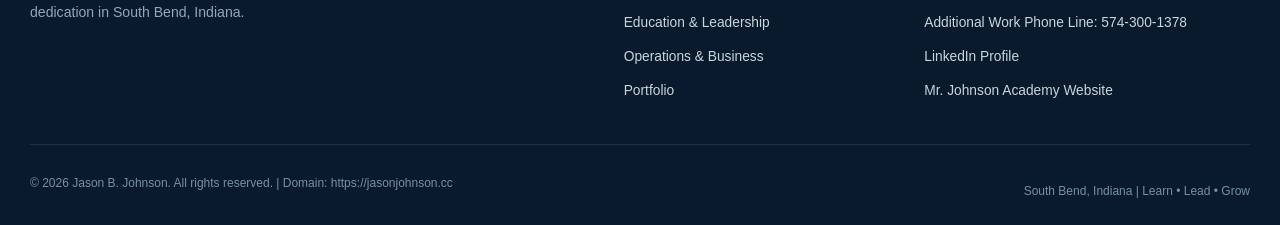
==== commit 75810ba6: "Add additional work phone to homepage" ====
--- a/index.html
+++ b/index.html
@@ -32,6 +32,7 @@
       "addressRegion": "IN"
     },
     "email": "mailto:jasonjohnson75@gmail.com",
+    "telephone": "+1-574-300-1378",
     "sameAs": [
       "https://www.linkedin.com/in/jasonjohnson46637",
       "https://www.mrjohnsonacademy.com/"
@@ -225,6 +226,7 @@
         <ul>
           <li><a href="resume.html">Combined Résumé</a></li>
           <li><a href="contact.html">Contact Me</a></li>
+          <li><a href="tel:+15743001378">Additional Work Phone Line: 574-300-1378</a></li>
           <li><a href="https://www.linkedin.com/in/jasonjohnson46637" target="_blank" rel="noopener">LinkedIn Profile</a></li>
           <li><a href="https://www.mrjohnsonacademy.com/" target="_blank" rel="noopener">Mr. Johnson Academy Website</a></li>
         </ul>
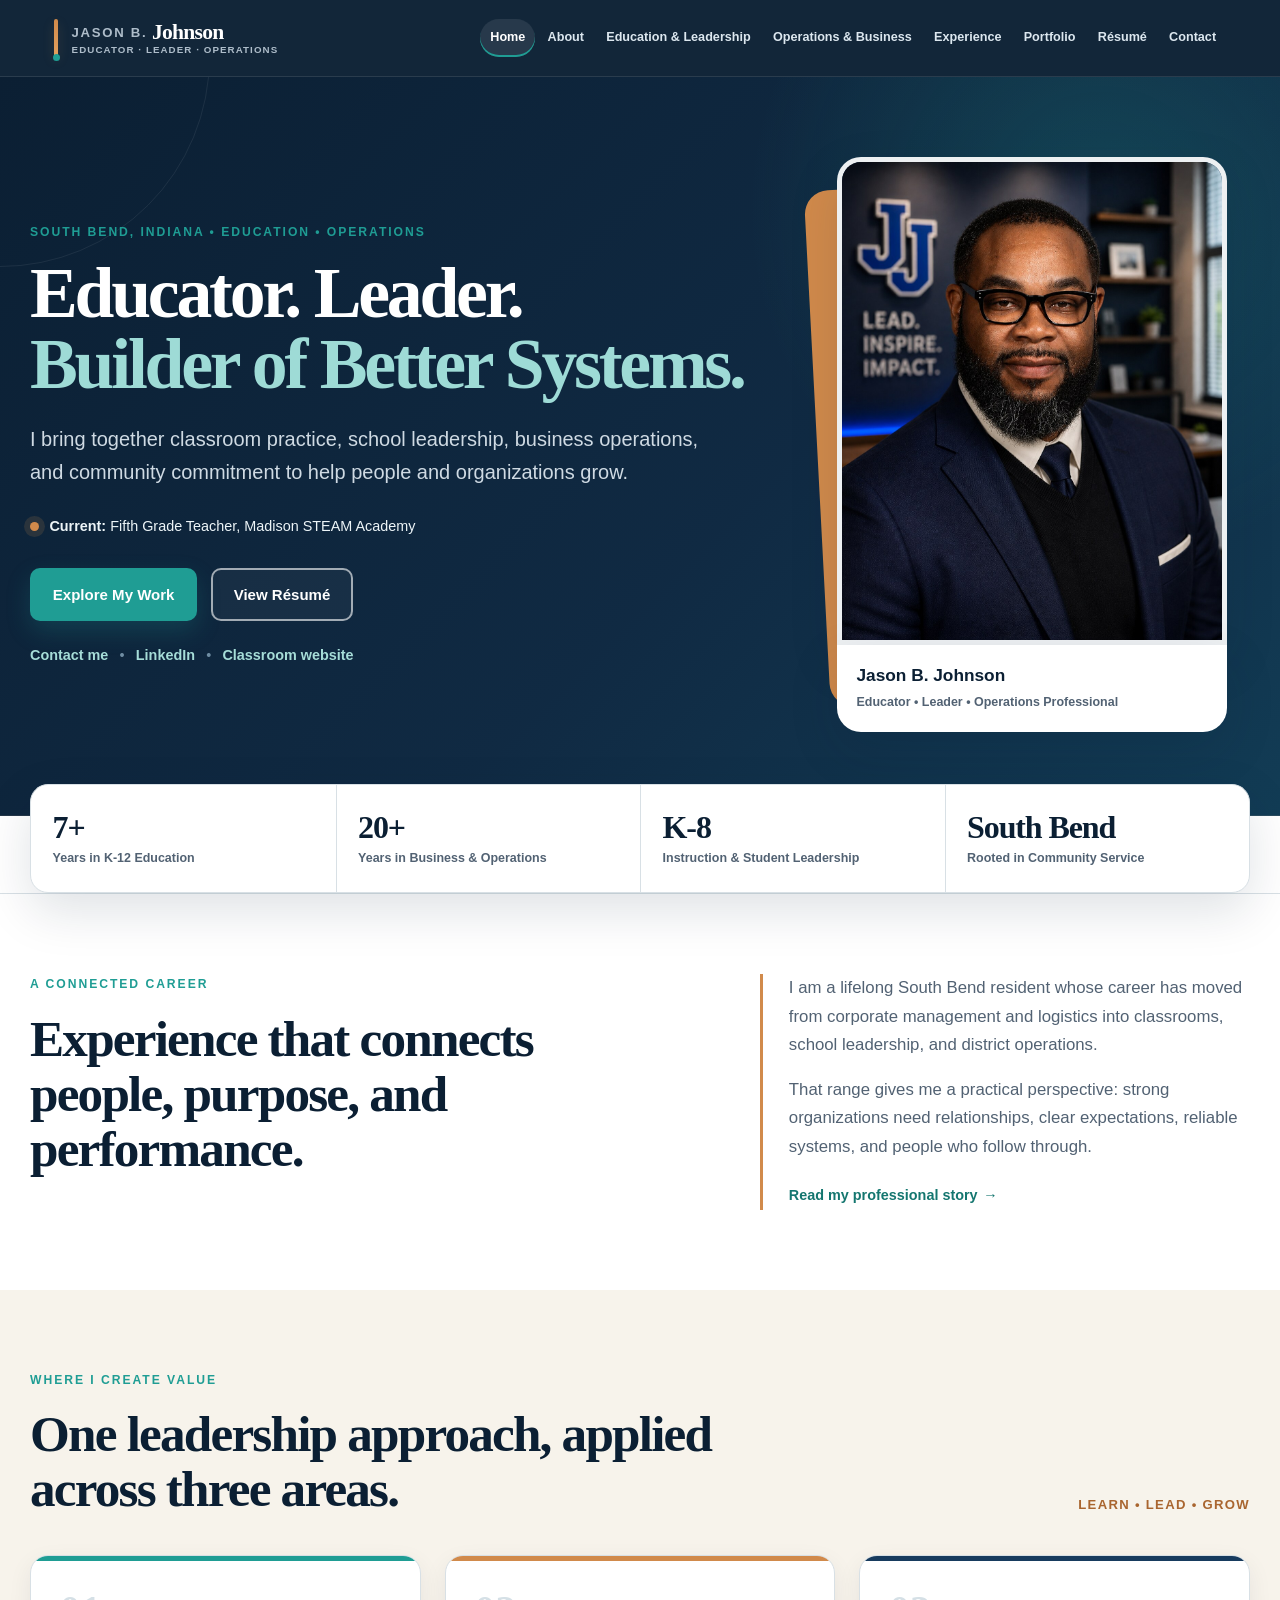
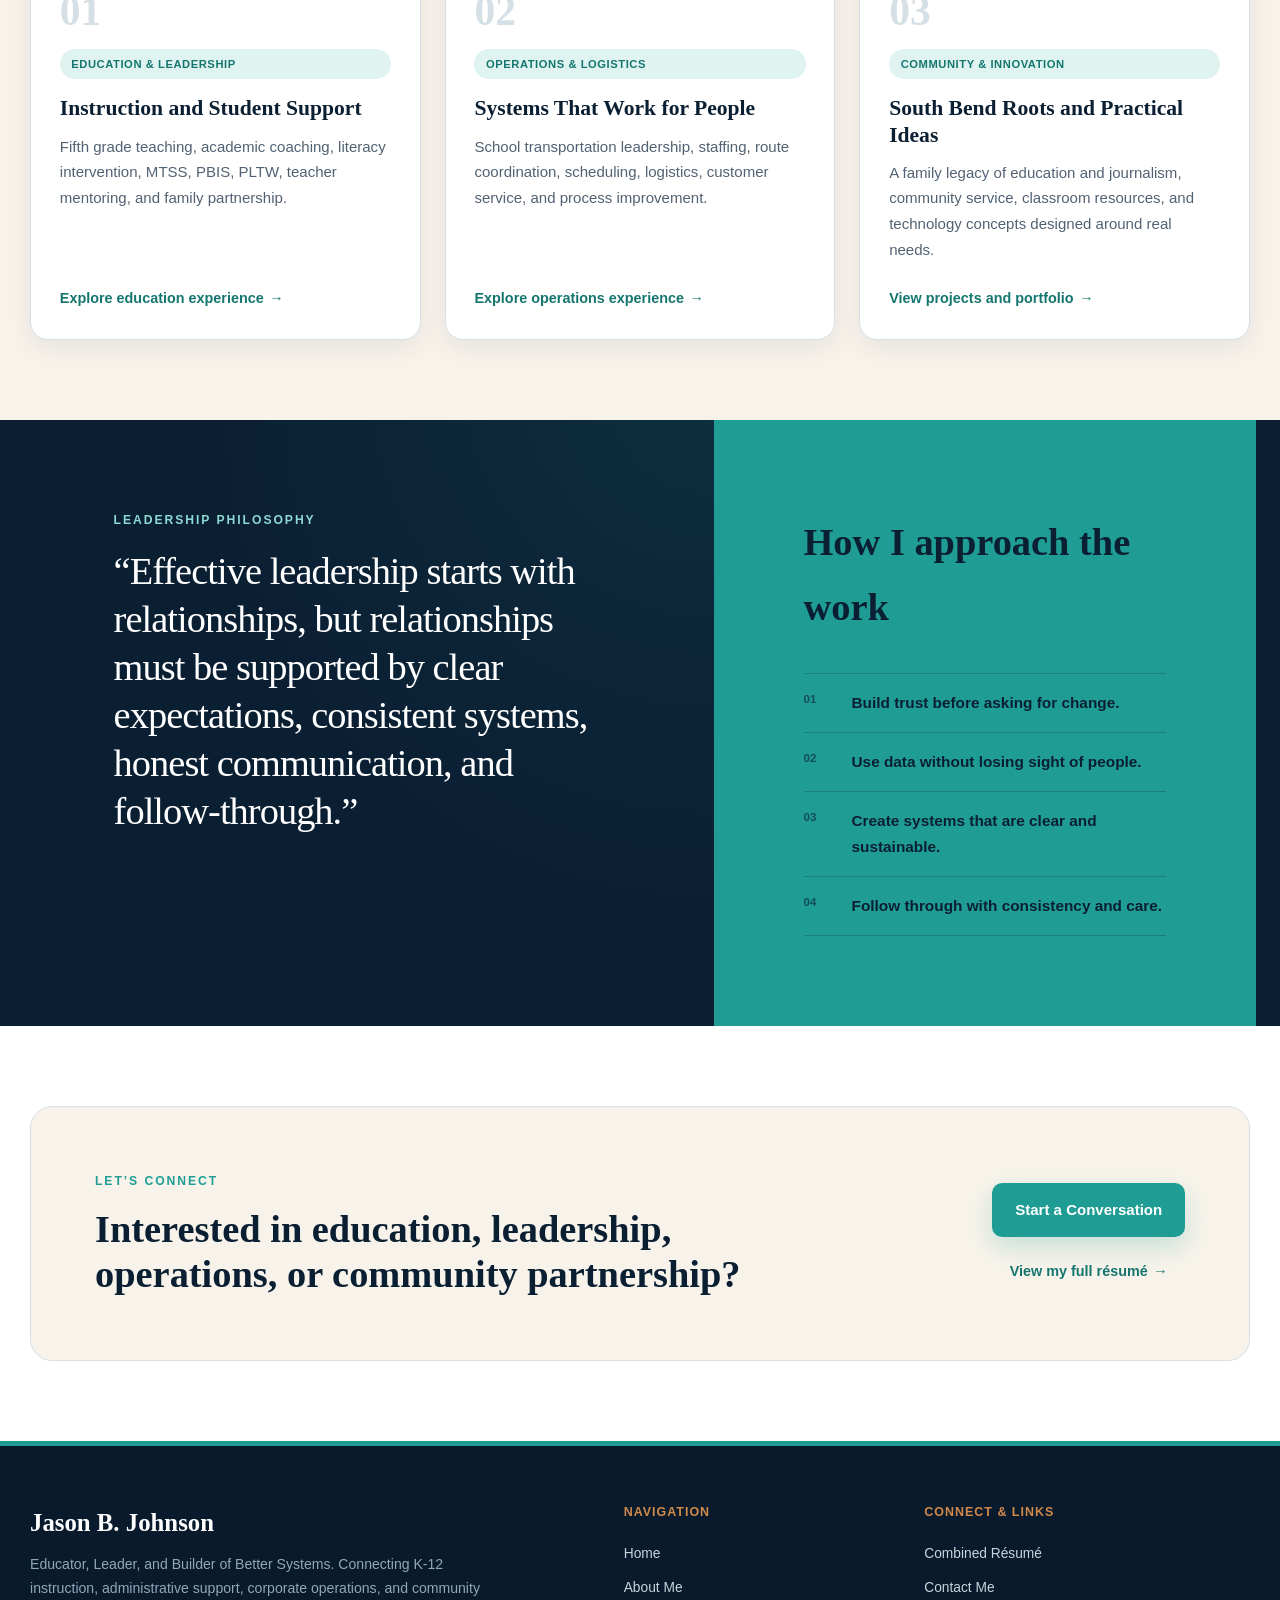
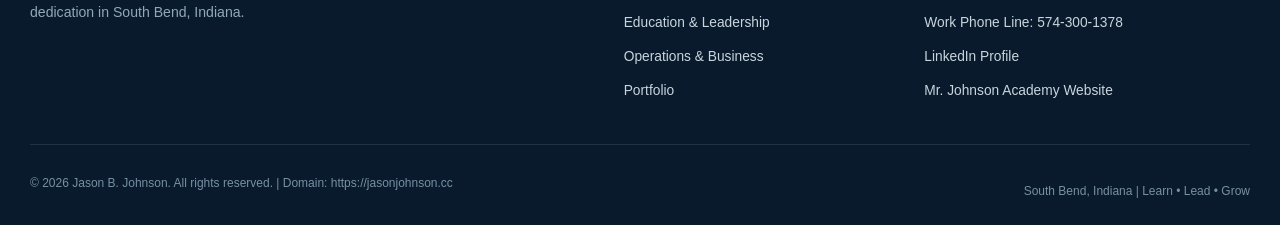
==== commit 91706e32: "Refine homepage phone label" ====
--- a/index.html
+++ b/index.html
@@ -226,7 +226,7 @@
         <ul>
           <li><a href="resume.html">Combined Résumé</a></li>
           <li><a href="contact.html">Contact Me</a></li>
-          <li><a href="tel:+15743001378">Additional Work Phone Line: 574-300-1378</a></li>
+          <li><a href="tel:+15743001378">Work Phone Line: 574-300-1378</a></li>
           <li><a href="https://www.linkedin.com/in/jasonjohnson46637" target="_blank" rel="noopener">LinkedIn Profile</a></li>
           <li><a href="https://www.mrjohnsonacademy.com/" target="_blank" rel="noopener">Mr. Johnson Academy Website</a></li>
         </ul>
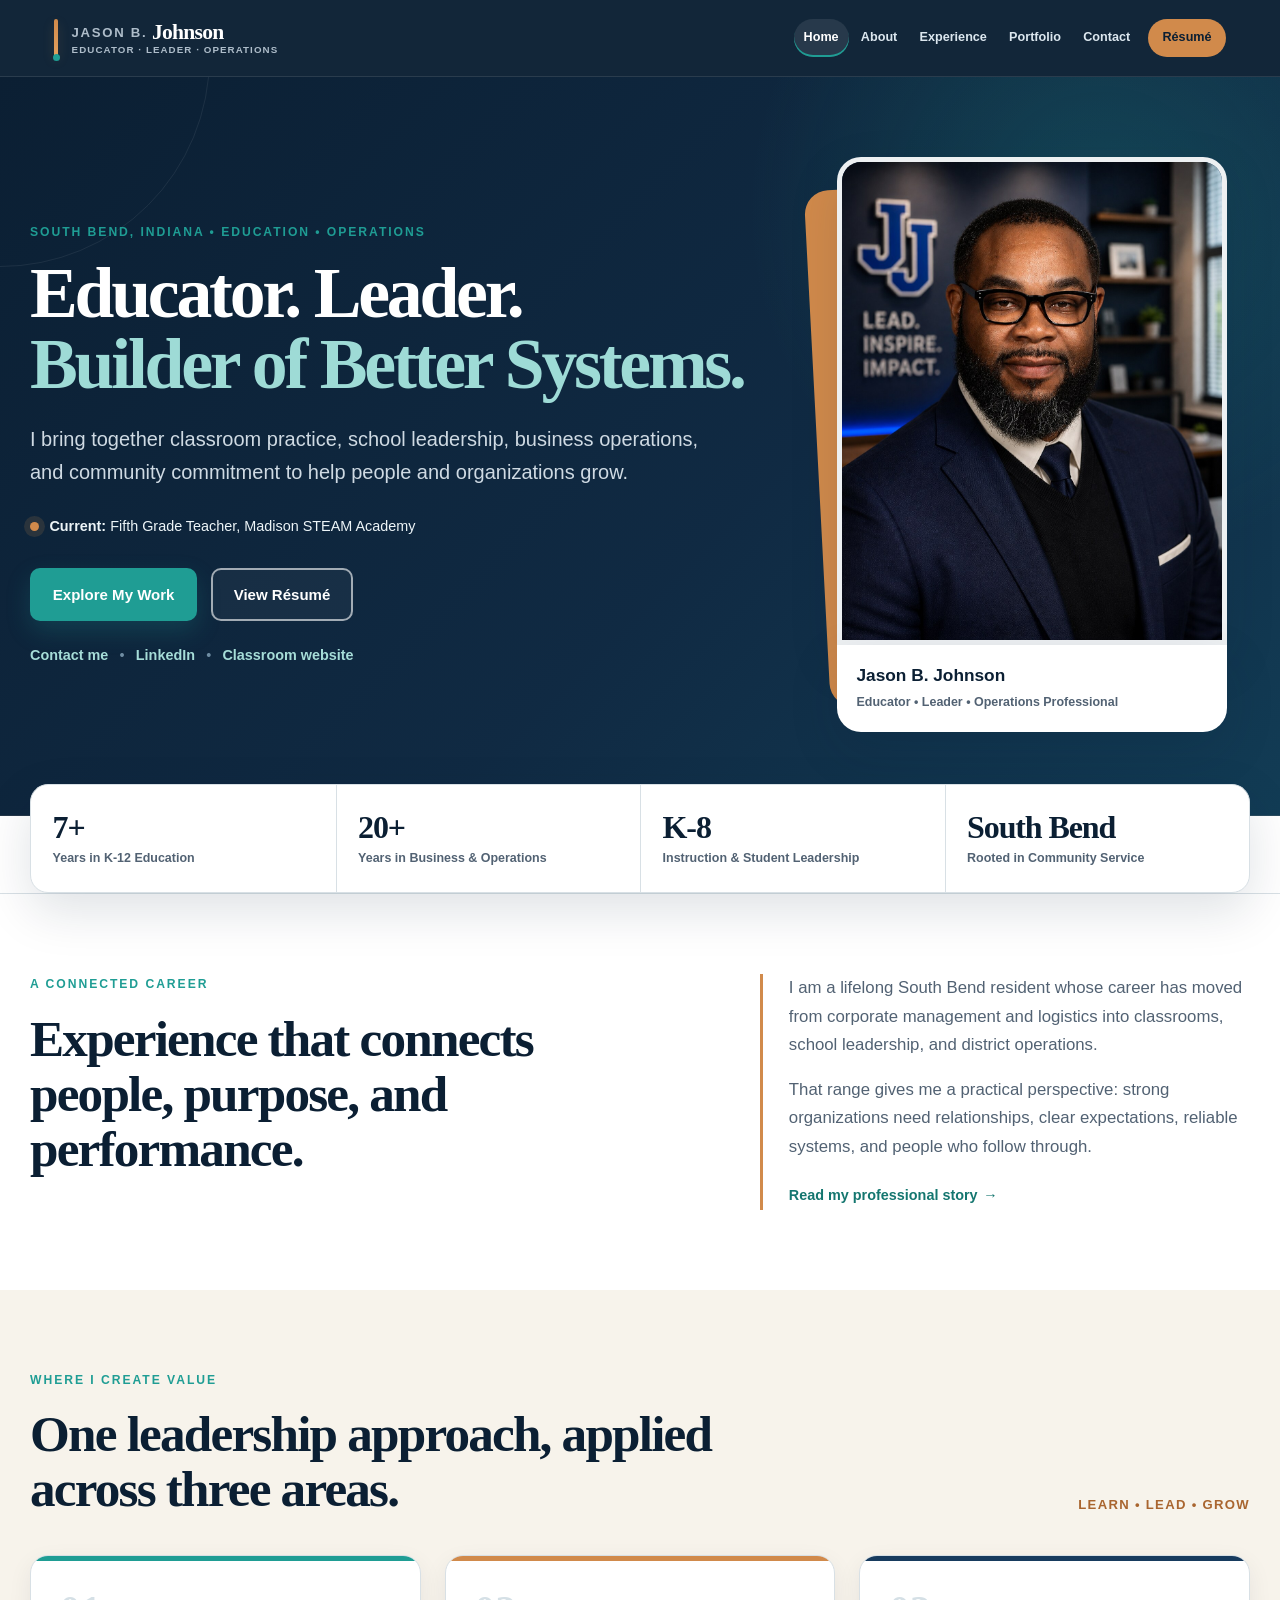
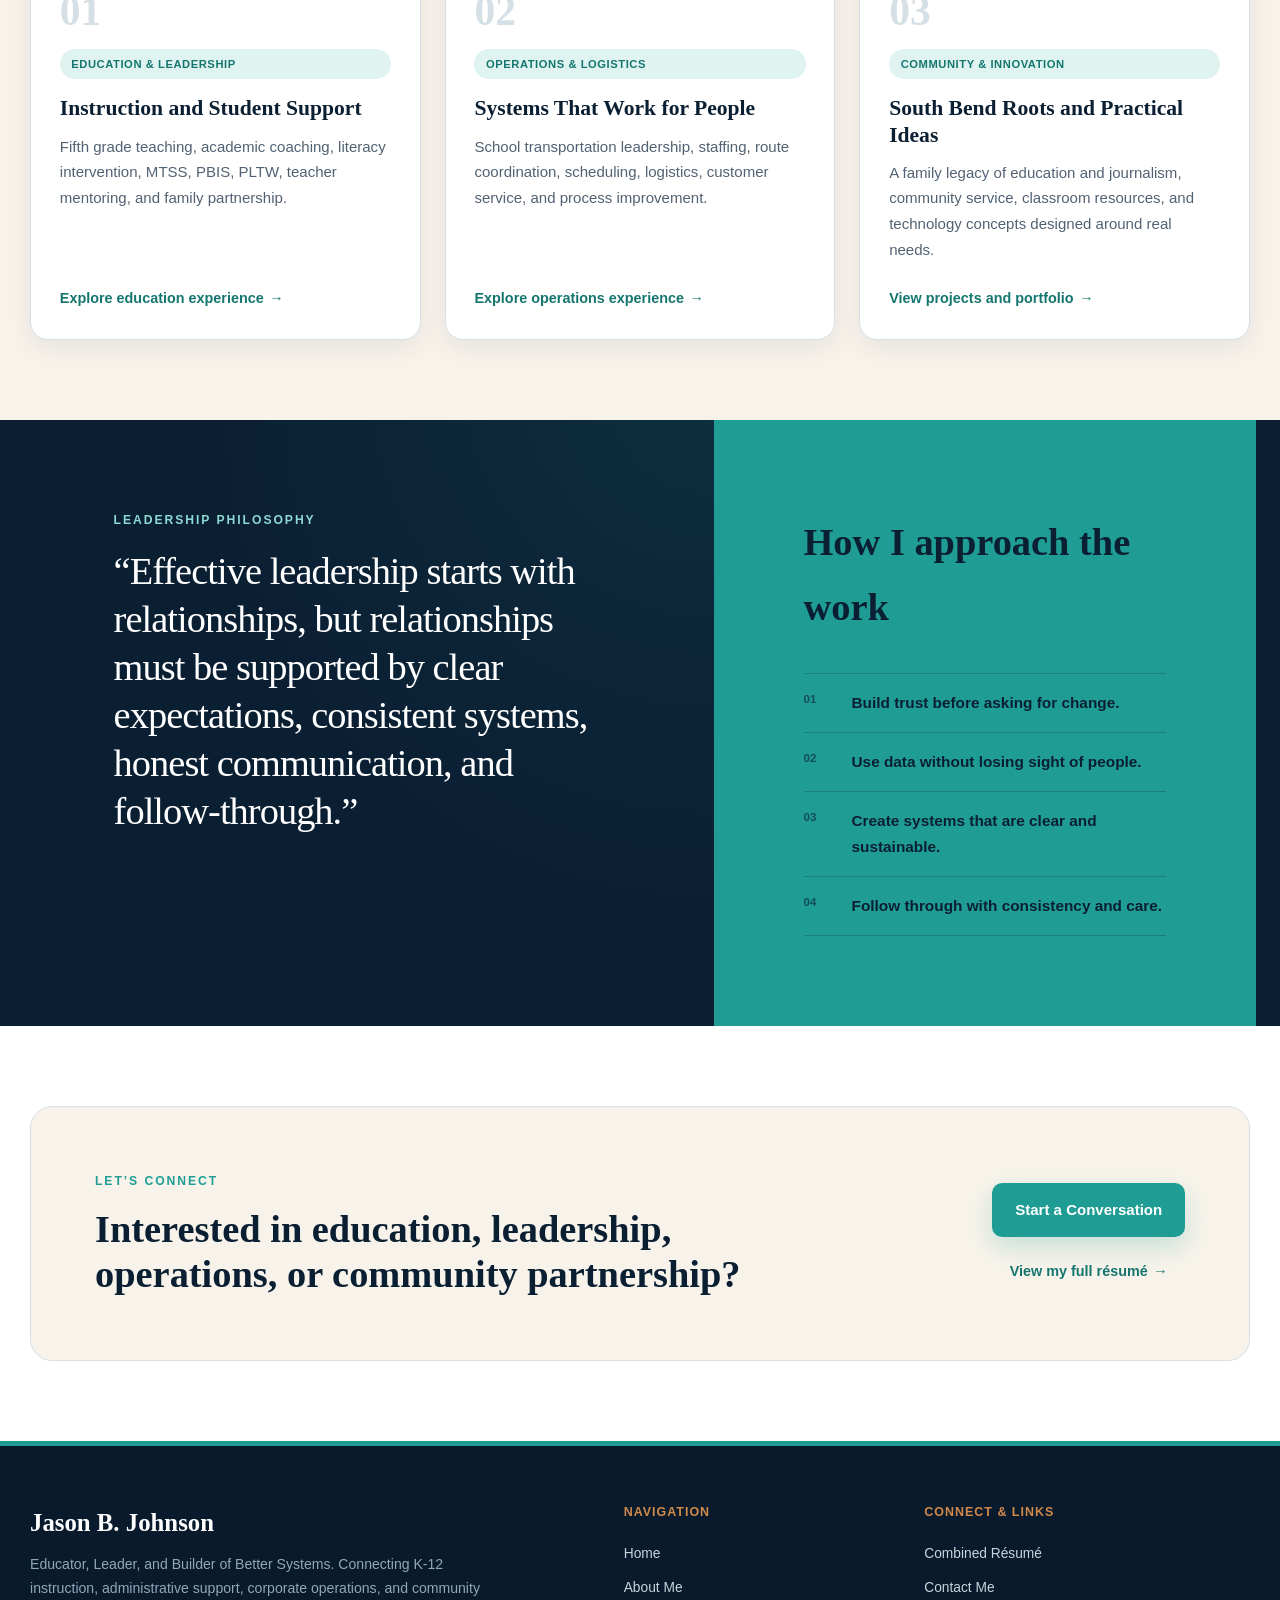
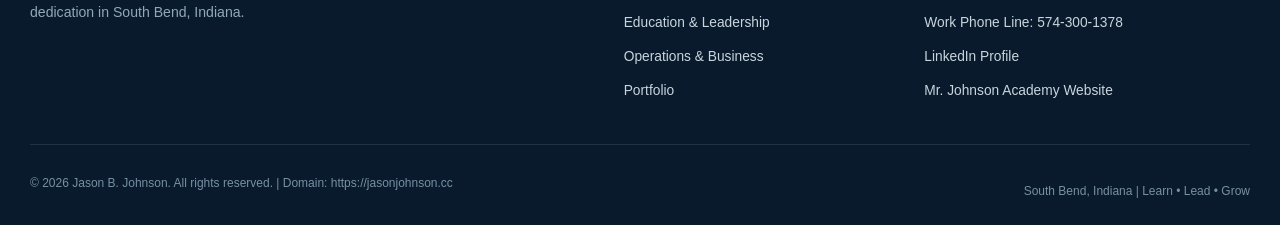
==== commit 87cb20c2: "Improve portfolio visuals and professional resume" ====
--- a/index.html
+++ b/index.html
@@ -6,7 +6,7 @@
   <title>Jason B. Johnson | Educator, Leader &amp; Operations Professional</title>
   <meta name="description" content="Official professional website for Jason B. Johnson. Educator, School Leader, and Operations Professional in South Bend, Indiana.">
   <link rel="canonical" href="https://jasonjohnson.cc/">
-  <link rel="stylesheet" href="assets/css/styles.css?v=20260806">
+  <link rel="stylesheet" href="assets/css/styles.css?v=20260813">
 
   <!-- Open Graph -->
   <meta property="og:title" content="Jason B. Johnson | Educator &amp; Operations Leader">
@@ -52,12 +52,10 @@
       <ul class="nav-menu" id="site-navigation">
         <li><a href="index.html" class="active">Home</a></li>
         <li><a href="about.html">About</a></li>
-        <li><a href="education-leadership.html">Education &amp; Leadership</a></li>
-        <li><a href="operations-business.html">Operations &amp; Business</a></li>
         <li><a href="experience.html">Experience</a></li>
         <li><a href="portfolio.html">Portfolio</a></li>
-        <li><a href="resume.html">Résumé</a></li>
         <li><a href="contact.html">Contact</a></li>
+        <li><a href="resume.html" class="nav-cta">Résumé</a></li>
       </ul>
     </div>
   </header>
@@ -238,6 +236,6 @@
     </div>
   </footer>
 
-  <script src="assets/js/main.js?v=20260806"></script>
+  <script src="assets/js/main.js?v=20260813"></script>
 </body>
 </html>
--- a/assets/css/styles.css
+++ b/assets/css/styles.css
@@ -186,6 +186,21 @@
   box-shadow: inset 0 -2px 0 var(--teal);
 }
 
+.nav-menu a.nav-cta {
+  background: var(--copper);
+  box-shadow: none;
+  color: var(--ink);
+  margin-left: 0.35rem;
+  padding-left: 0.9rem;
+  padding-right: 0.9rem;
+}
+
+.nav-menu a.nav-cta:hover,
+.nav-menu a.nav-cta.active {
+  background: #e5a365;
+  color: var(--ink);
+}
+
 .menu-toggle {
   background: rgba(255, 255, 255, 0.08);
   border: 1px solid rgba(255, 255, 255, 0.18);
@@ -781,6 +796,291 @@
   flex-direction: column;
 }
 
+/* Portfolio */
+.portfolio-intro {
+  align-items: end;
+  display: grid;
+  gap: 2.5rem;
+  grid-template-columns: 1.15fr 0.85fr;
+  margin-bottom: 2.5rem;
+}
+
+.portfolio-intro .section-title,
+.portfolio-intro .section-kicker {
+  margin-bottom: 0;
+}
+
+.portfolio-intro > p {
+  border-left: 3px solid var(--copper);
+  color: var(--slate);
+  padding-left: 1.25rem;
+}
+
+.portfolio-grid {
+  display: grid;
+  gap: 1.5rem;
+  grid-template-columns: repeat(2, minmax(0, 1fr));
+}
+
+.project-card {
+  display: flex;
+  flex-direction: column;
+  overflow: hidden;
+  padding: 0;
+}
+
+.project-card:hover {
+  transform: translateY(-3px);
+}
+
+.project-content {
+  display: flex;
+  flex: 1;
+  flex-direction: column;
+  padding: 1.7rem;
+}
+
+.project-content .card-link {
+  margin-top: auto;
+  padding-top: 1.2rem;
+}
+
+.project-featured {
+  display: grid;
+  grid-column: 1 / -1;
+  grid-template-columns: minmax(300px, 0.9fr) minmax(0, 1.1fr);
+}
+
+.project-featured.reverse .project-visual {
+  order: 2;
+}
+
+.project-visual {
+  background: var(--navy);
+  color: var(--white);
+  min-height: 230px;
+  overflow: hidden;
+  padding: 1.7rem;
+  position: relative;
+}
+
+.visual-label,
+.visual-caption {
+  font-size: 0.68rem;
+  font-weight: 800;
+  letter-spacing: 0.12em;
+  position: relative;
+  text-transform: uppercase;
+  z-index: 2;
+}
+
+.visual-caption {
+  bottom: 1.5rem;
+  left: 1.7rem;
+  position: absolute;
+}
+
+.visual-number {
+  color: rgba(255, 255, 255, 0.18);
+  font-family: var(--font-display);
+  font-size: 4.6rem;
+  font-weight: 700;
+  line-height: 1;
+  position: absolute;
+  right: 1.25rem;
+  top: 1rem;
+}
+
+.visual-academy {
+  background: linear-gradient(145deg, #0b1f33, #173b5e);
+}
+
+.visual-academy strong {
+  display: block;
+  font-family: var(--font-display);
+  font-size: clamp(2.25rem, 5vw, 4.2rem);
+  letter-spacing: -0.05em;
+  line-height: 0.9;
+  margin-top: 2.2rem;
+  position: relative;
+  z-index: 2;
+}
+
+.browser-lines {
+  background: rgba(255, 255, 255, 0.08);
+  border: 1px solid rgba(255, 255, 255, 0.17);
+  border-radius: 14px;
+  height: 128px;
+  padding: 1.2rem;
+  position: absolute;
+  right: -20px;
+  top: 54px;
+  transform: rotate(-6deg);
+  width: 42%;
+}
+
+.browser-lines i {
+  background: rgba(255, 255, 255, 0.25);
+  border-radius: 999px;
+  display: block;
+  height: 8px;
+  margin: 0.7rem 0;
+}
+
+.browser-lines i:nth-child(2) { width: 68%; }
+.browser-lines i:nth-child(3) { background: var(--teal); width: 45%; }
+
+.visual-support { background: linear-gradient(145deg, #173b5e, #102a43); }
+.visual-steam { background: linear-gradient(145deg, #14766f, #0d4f4b); }
+.visual-literacy { background: linear-gradient(145deg, #8d542a, #d18a4b); }
+.visual-routes { background: linear-gradient(145deg, #243b53, #102a43); }
+.visual-readykid { background: linear-gradient(145deg, #0f4c5c, #168c8c); }
+
+.support-rings {
+  align-items: center;
+  display: flex;
+  height: 100%;
+  justify-content: center;
+}
+
+.support-rings i {
+  border: 2px solid rgba(255, 255, 255, 0.35);
+  border-radius: 50%;
+  position: absolute;
+}
+
+.support-rings i:nth-child(1) { height: 140px; width: 140px; }
+.support-rings i:nth-child(2) { border-color: var(--teal); height: 92px; width: 92px; }
+.support-rings i:nth-child(3) { background: var(--copper); border: 0; height: 34px; width: 34px; }
+
+.blueprint-shape {
+  border: 3px solid rgba(255, 255, 255, 0.75);
+  height: 90px;
+  left: 50%;
+  position: absolute;
+  top: 50%;
+  transform: translate(-50%, -55%) rotate(45deg);
+  width: 90px;
+}
+
+.blueprint-shape::after {
+  border: 2px dashed var(--copper);
+  content: "";
+  inset: 13px;
+  position: absolute;
+}
+
+.book-mark {
+  background: var(--ivory);
+  border-radius: 6px 14px 14px 6px;
+  color: var(--copper-dark);
+  font-family: var(--font-display);
+  font-size: 2.4rem;
+  font-weight: 700;
+  left: 50%;
+  padding: 1rem 2rem;
+  position: absolute;
+  top: 48%;
+  transform: translate(-50%, -50%);
+}
+
+.route-map i {
+  background: var(--copper);
+  border: 5px solid rgba(255, 255, 255, 0.9);
+  border-radius: 50%;
+  height: 25px;
+  position: absolute;
+  width: 25px;
+}
+
+.route-map i:nth-child(1) { left: 20%; top: 42%; }
+.route-map i:nth-child(2) { left: 50%; top: 29%; }
+.route-map i:nth-child(3) { right: 18%; top: 58%; }
+
+.route-map::before,
+.route-map::after {
+  border-top: 3px dashed rgba(255, 255, 255, 0.55);
+  content: "";
+  position: absolute;
+  transform-origin: left center;
+  width: 34%;
+}
+
+.route-map::before { left: 24%; top: 46%; transform: rotate(-13deg); }
+.route-map::after { left: 53%; top: 34%; transform: rotate(23deg); }
+
+.visual-readykid strong {
+  display: block;
+  font-family: var(--font-display);
+  font-size: clamp(3rem, 6vw, 5.5rem);
+  letter-spacing: -0.06em;
+  margin-top: 1.8rem;
+}
+
+.pickup-flow {
+  align-items: center;
+  display: flex;
+  margin-top: 1rem;
+  max-width: 300px;
+}
+
+.pickup-flow i {
+  align-items: center;
+  background: var(--copper);
+  border-radius: 50%;
+  color: var(--ink);
+  display: flex;
+  font-style: normal;
+  font-weight: 850;
+  height: 32px;
+  justify-content: center;
+  width: 32px;
+}
+
+.pickup-flow span { background: rgba(255,255,255,.5); height: 2px; width: 46px; }
+
+.project-proof {
+  color: var(--slate);
+  font-size: 0.88rem;
+  list-style: none;
+  margin-top: 1rem;
+  padding-left: 0 !important;
+}
+
+.project-proof li {
+  border-top: 1px solid var(--border-color);
+  padding: 0.55rem 0;
+}
+
+.skills-line {
+  border-top: 1px solid var(--border-color);
+  font-size: 0.84rem !important;
+  margin-top: 1rem;
+  padding-top: 0.8rem;
+}
+
+.portfolio-cta {
+  background: var(--ink);
+  color: var(--white);
+}
+
+.portfolio-cta-inner {
+  align-items: center;
+  display: flex;
+  gap: 2rem;
+  justify-content: space-between;
+}
+
+.portfolio-cta h2 {
+  color: var(--white);
+  font-family: var(--font-display);
+  font-size: clamp(2rem, 4vw, 3.2rem);
+  line-height: 1.05;
+  margin-bottom: 0.7rem;
+}
+
+.portfolio-cta p:last-child { color: #c7d4de; }
+
 /* Timeline */
 .timeline {
   border-left: 3px solid var(--teal);
@@ -1064,6 +1364,12 @@
     font-size: 0.92rem;
     padding: 0.7rem 0.8rem;
   }
+
+  .nav-menu a.nav-cta {
+    margin-left: 0;
+    margin-top: 0.35rem;
+    text-align: center;
+  }
 }
 
 @media (max-width: 860px) {
@@ -1075,8 +1381,19 @@
   .hero-container,
   .intro-grid,
   .philosophy-grid,
-  .contact-grid {
+  .contact-grid,
+  .portfolio-intro,
+  .project-featured {
     grid-template-columns: 1fr;
+  }
+
+  .project-featured.reverse .project-visual {
+    order: 0;
+  }
+
+  .portfolio-cta-inner {
+    align-items: flex-start;
+    flex-direction: column;
   }
 
   .profile-card {
@@ -1196,6 +1513,14 @@
   .contact-info,
   .contact-form {
     padding: 1.35rem;
+  }
+
+  .project-card {
+    padding: 0;
+  }
+
+  .project-visual {
+    min-height: 210px;
   }
 
   .cta-actions,
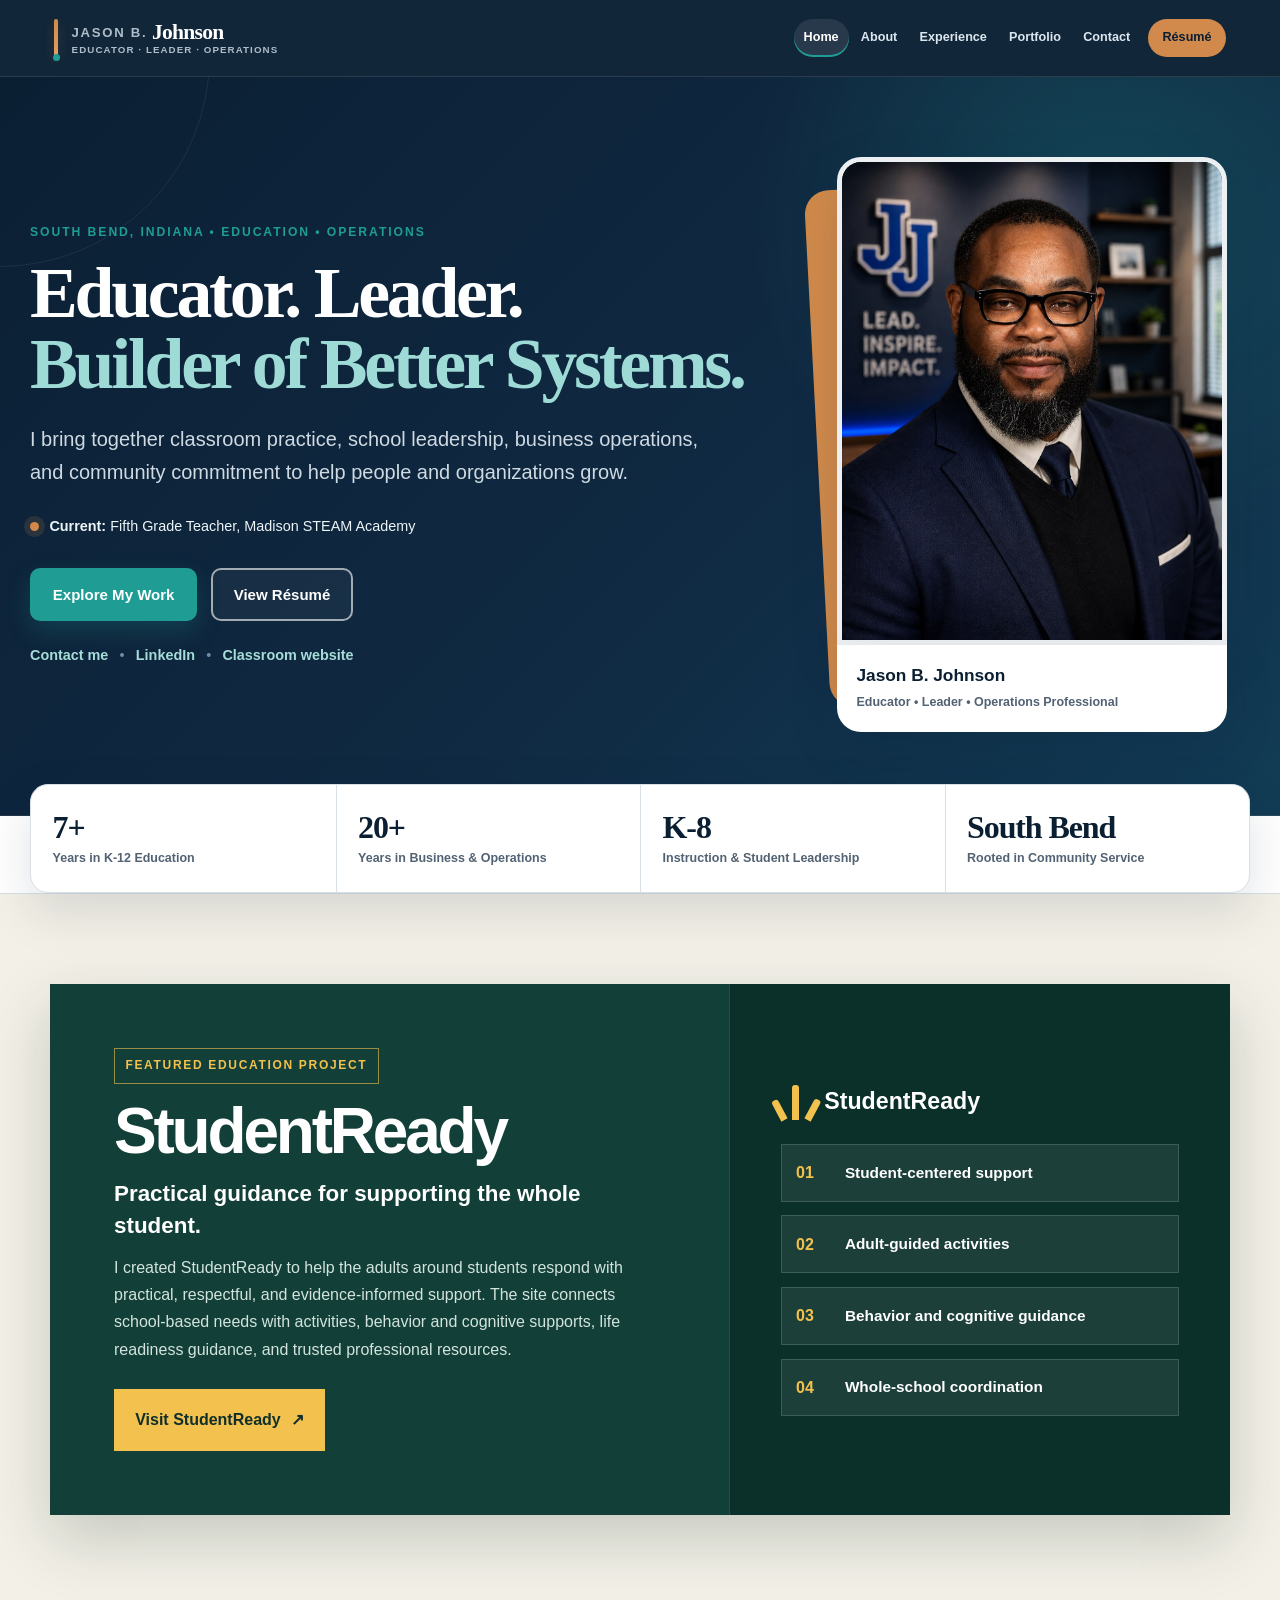
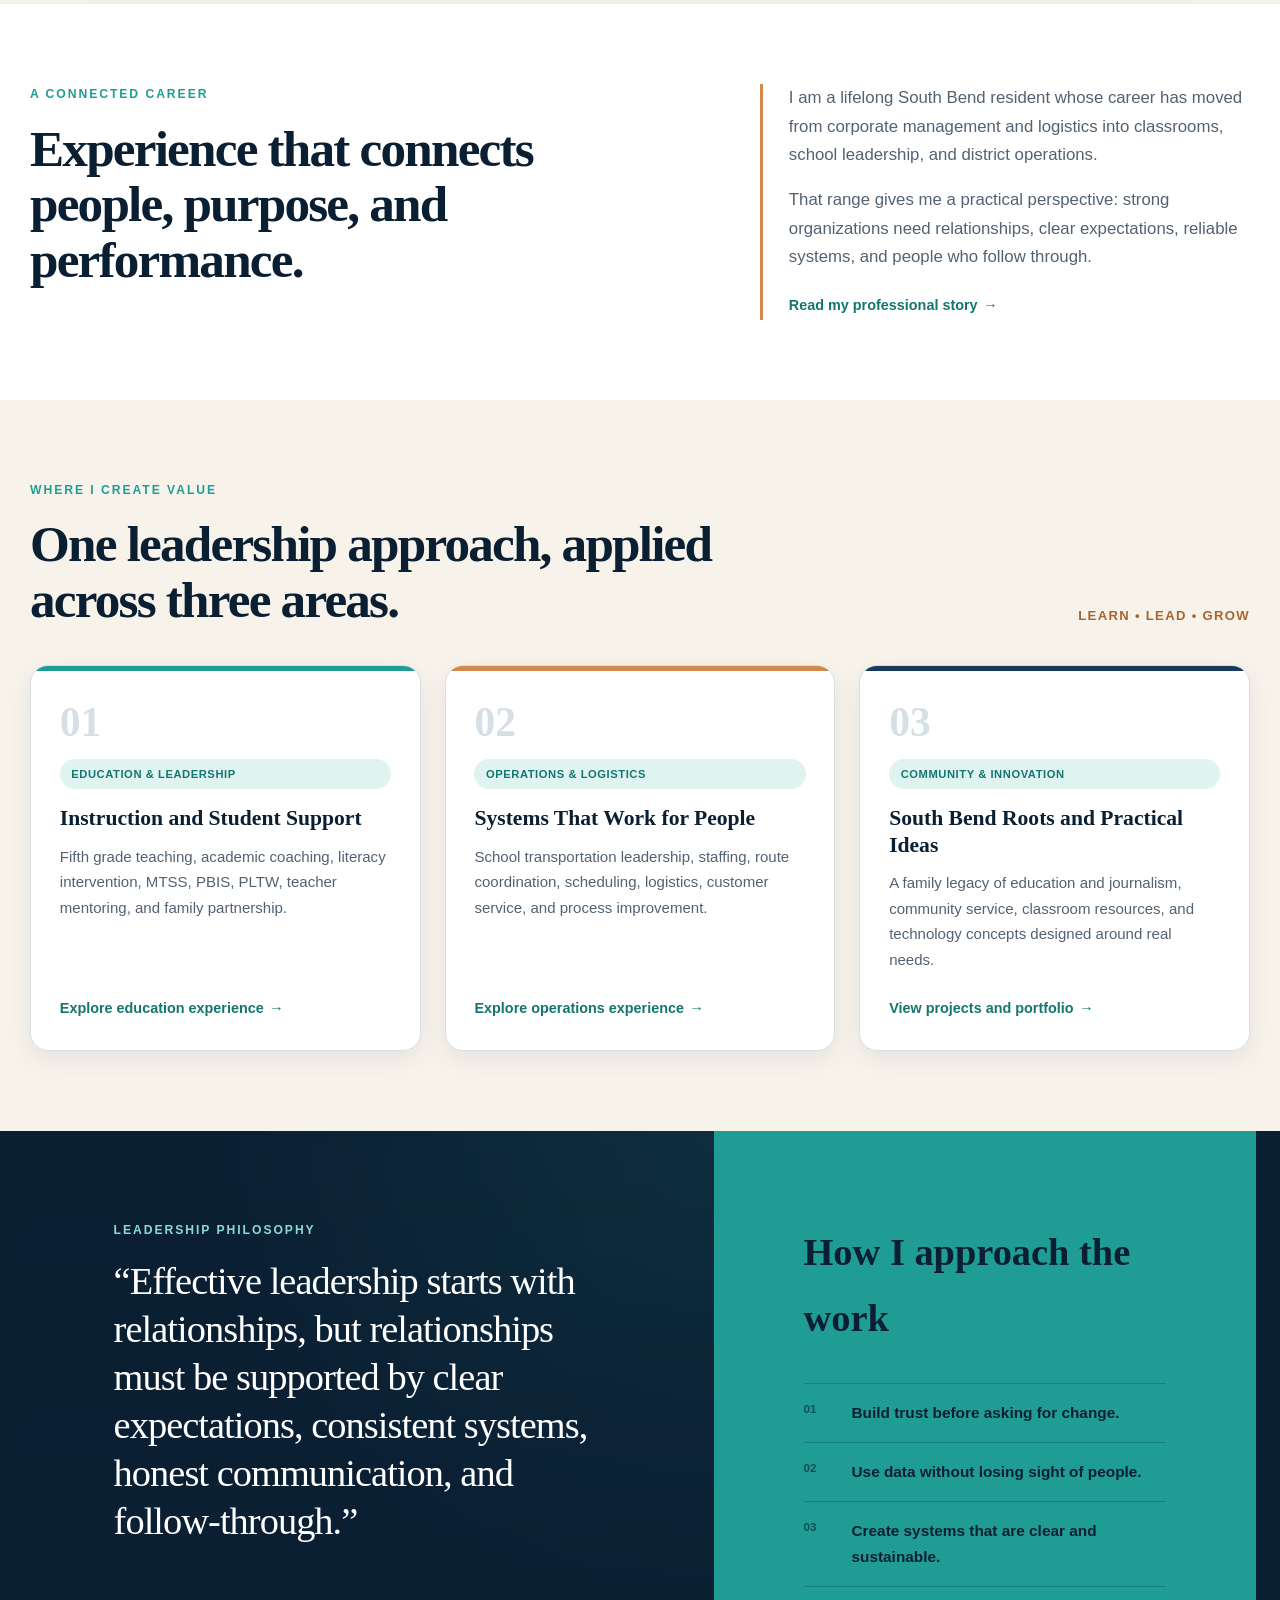
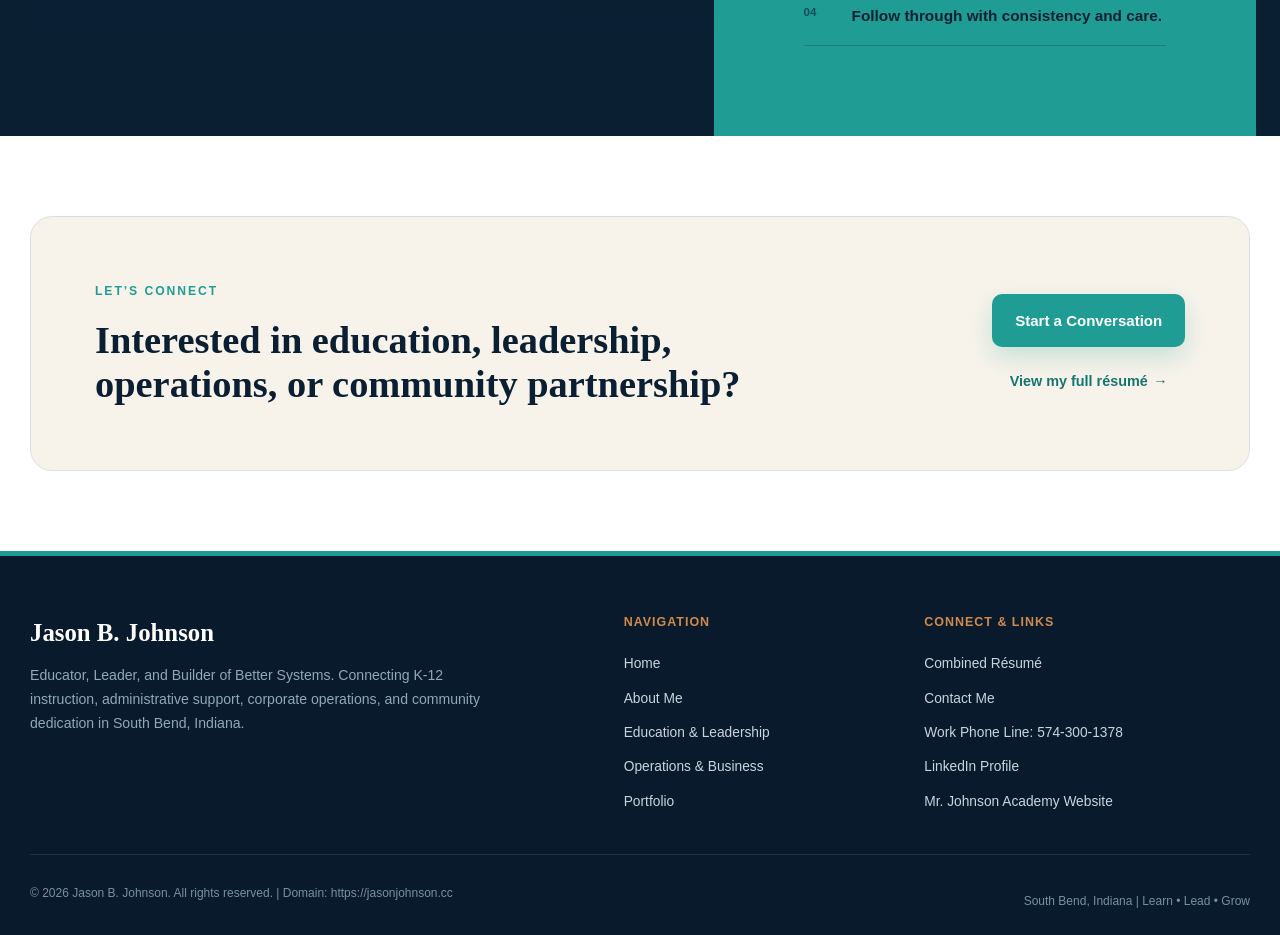
==== commit 845f3439: "Feature StudentReady on the homepage" ====
--- a/index.html
+++ b/index.html
@@ -39,6 +39,27 @@
     ]
   }
   </script>
+
+  <style id="studentready-project-styles">
+    .studentready-project{padding:clamp(3.5rem,7vw,6.5rem) 1.25rem;background:#f3f0e7}
+    .studentready-project-card{position:relative;max-width:1180px;margin:0 auto;display:grid;grid-template-columns:minmax(0,1.15fr) minmax(290px,.85fr);overflow:hidden;background:#123f37;color:#fff;box-shadow:0 24px 60px rgba(15,47,42,.2)}
+    .studentready-project-copy{padding:clamp(2rem,5vw,4.5rem)}
+    .studentready-project .project-label{display:inline-block;margin:0 0 1.1rem;padding:.42rem .65rem;border:1px solid rgba(242,193,78,.6);color:#f2c14e;font-size:.75rem;font-weight:800;letter-spacing:.14em;text-transform:uppercase}
+    .studentready-project h2{margin:0;color:#fff;font-size:clamp(2.4rem,5vw,4.8rem);line-height:.95;letter-spacing:-.05em}
+    .studentready-project .project-mission{max-width:680px;margin:1rem 0 .7rem;color:#fff;font-size:clamp(1.1rem,2vw,1.4rem);font-weight:700;line-height:1.45}
+    .studentready-project .project-detail{max-width:690px;margin:0 0 1.65rem;color:#d3e4de;line-height:1.7}
+    .studentready-project .project-link{display:inline-flex;align-items:center;gap:.65rem;padding:.95rem 1.2rem;background:#f2c14e;color:#102f2a;text-decoration:none;font-weight:850;border:2px solid #f2c14e}
+    .studentready-project .project-link:hover,.studentready-project .project-link:focus-visible{background:#fff;border-color:#fff}
+    .studentready-project-system{display:flex;flex-direction:column;justify-content:center;gap:.85rem;padding:clamp(2rem,4vw,3.5rem);background:#0b302a;border-left:1px solid rgba(255,255,255,.13)}
+    .studentready-project-brand{display:flex;align-items:center;gap:.85rem;margin-bottom:.55rem}
+    .studentready-project-mark{display:flex;align-items:flex-end;gap:.28rem;height:36px}
+    .studentready-project-mark i{display:block;width:7px;background:#f2c14e;border-radius:3px 3px 0 0;transform-origin:bottom}
+    .studentready-project-mark i:nth-child(1){height:22px;transform:rotate(-28deg)}.studentready-project-mark i:nth-child(2){height:35px}.studentready-project-mark i:nth-child(3){height:23px;transform:rotate(28deg)}
+    .studentready-project-brand strong{font-size:1.45rem;color:#fff}
+    .studentready-project-system article{display:grid;grid-template-columns:2.25rem 1fr;gap:.8rem;align-items:center;padding:.9rem;background:rgba(255,255,255,.07);border:1px solid rgba(255,255,255,.15)}
+    .studentready-project-system article span{color:#f2c14e;font-weight:850}.studentready-project-system article b{color:#fff;font-size:.96rem}
+    @media (max-width:800px){.studentready-project-card{grid-template-columns:1fr}.studentready-project-system{border-left:0;border-top:1px solid rgba(255,255,255,.13)}}
+  </style>
 </head>
 <body>
 
@@ -121,6 +142,25 @@
       </div>
     </section>
 
+
+    <section class="studentready-project" aria-labelledby="studentready-project-title">
+      <div class="studentready-project-card">
+        <div class="studentready-project-copy">
+          <p class="project-label">Featured education project</p>
+          <h2 id="studentready-project-title">StudentReady</h2>
+          <p class="project-mission">Practical guidance for supporting the whole student.</p>
+          <p class="project-detail">I created StudentReady to help the adults around students respond with practical, respectful, and evidence-informed support. The site connects school-based needs with activities, behavior and cognitive supports, life readiness guidance, and trusted professional resources.</p>
+          <a class="project-link" href="https://studentready.cc/" target="_blank" rel="noopener">Visit StudentReady <span aria-hidden="true">↗</span></a>
+        </div>
+        <div class="studentready-project-system" aria-label="StudentReady focus areas">
+          <div class="studentready-project-brand"><span class="studentready-project-mark" aria-hidden="true"><i></i><i></i><i></i></span><strong>StudentReady</strong></div>
+          <article><span>01</span><b>Student-centered support</b></article>
+          <article><span>02</span><b>Adult-guided activities</b></article>
+          <article><span>03</span><b>Behavior and cognitive guidance</b></article>
+          <article><span>04</span><b>Whole-school coordination</b></article>
+        </div>
+      </div>
+    </section>
     <section class="intro-section">
       <div class="section-container intro-grid">
         <div>
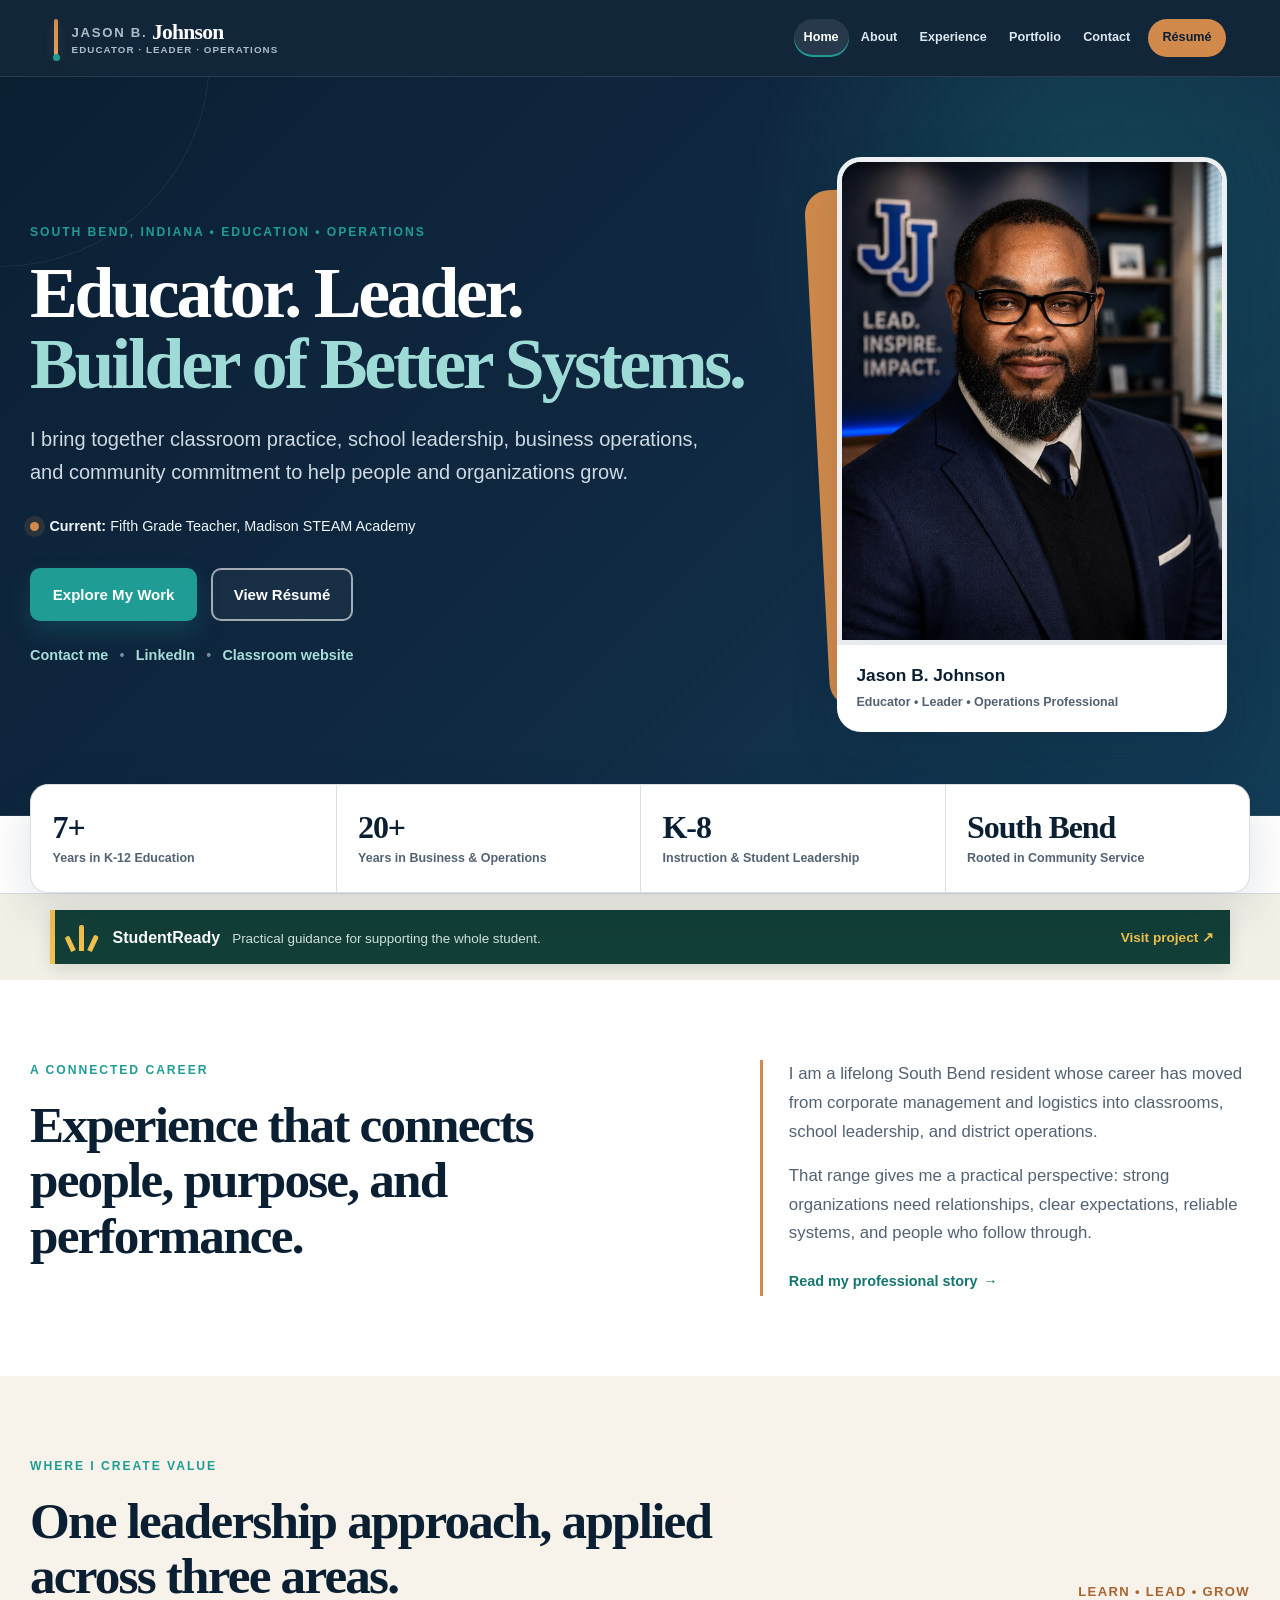
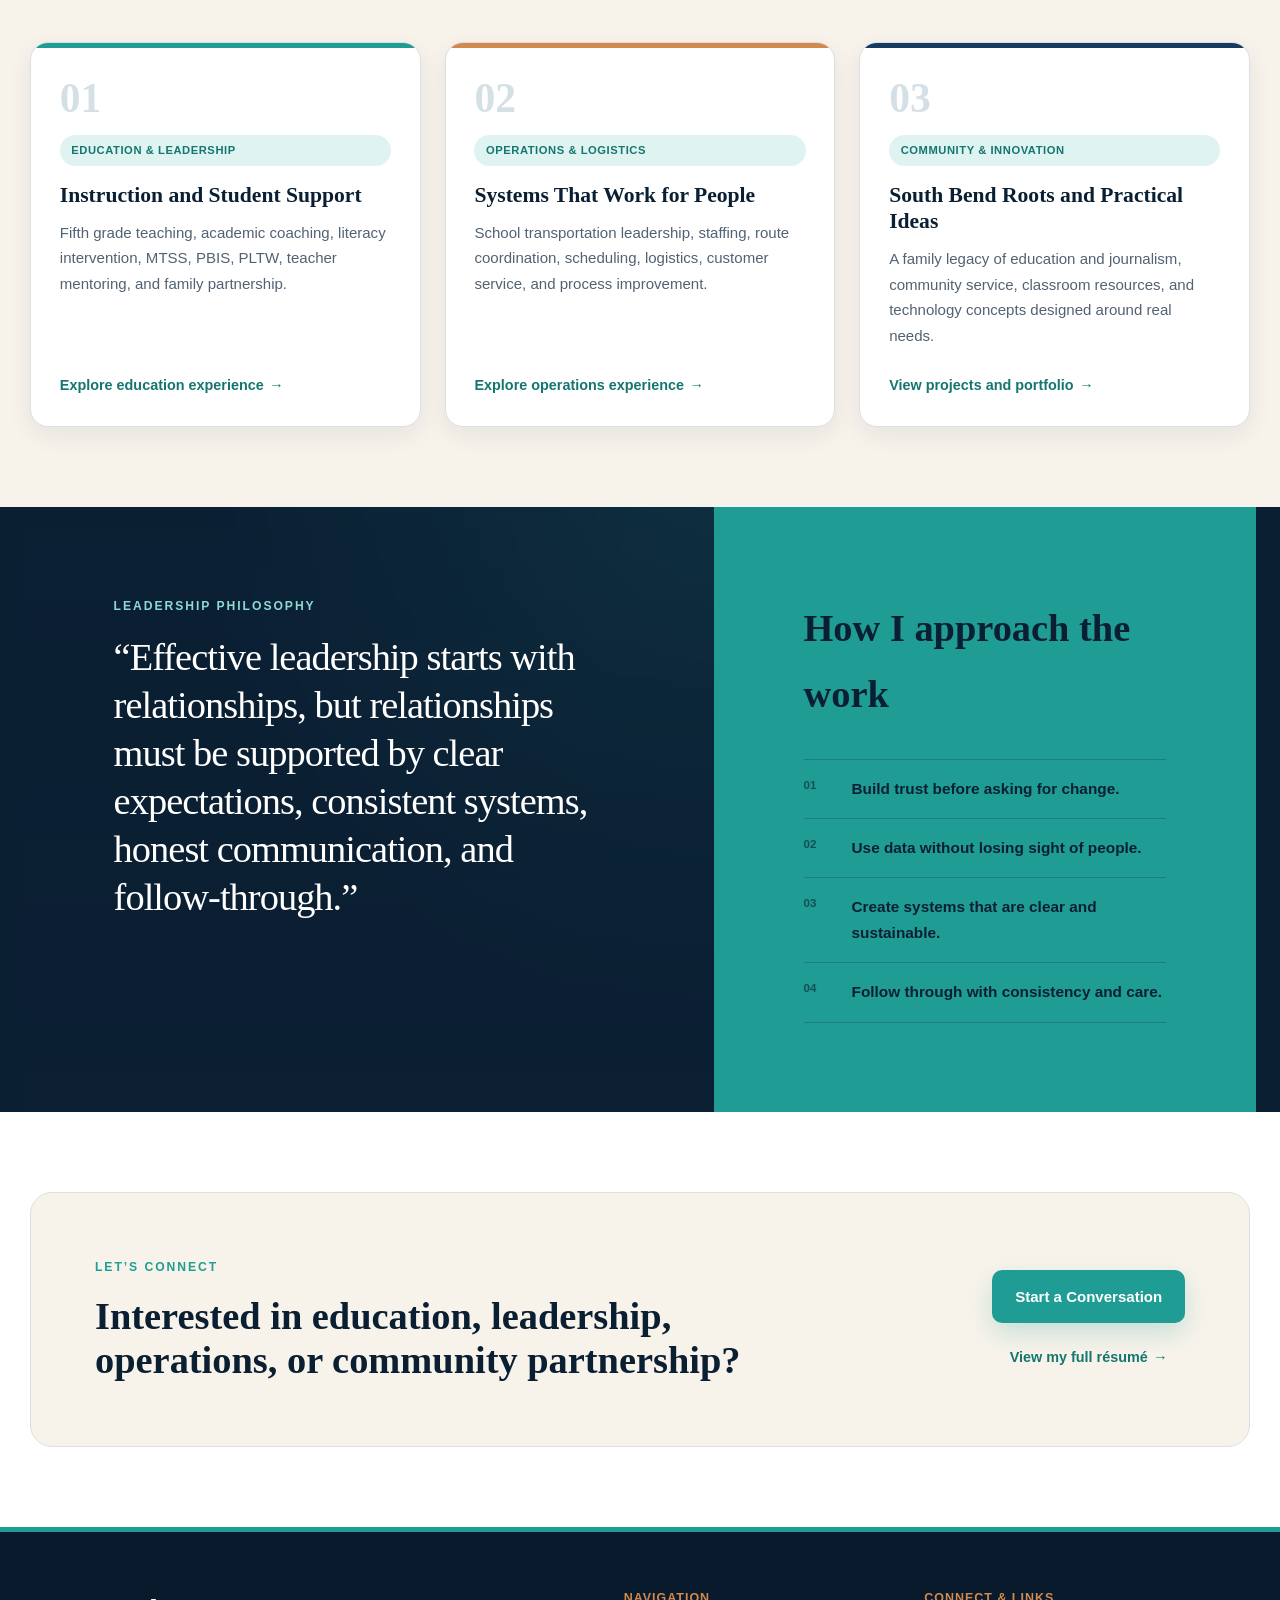
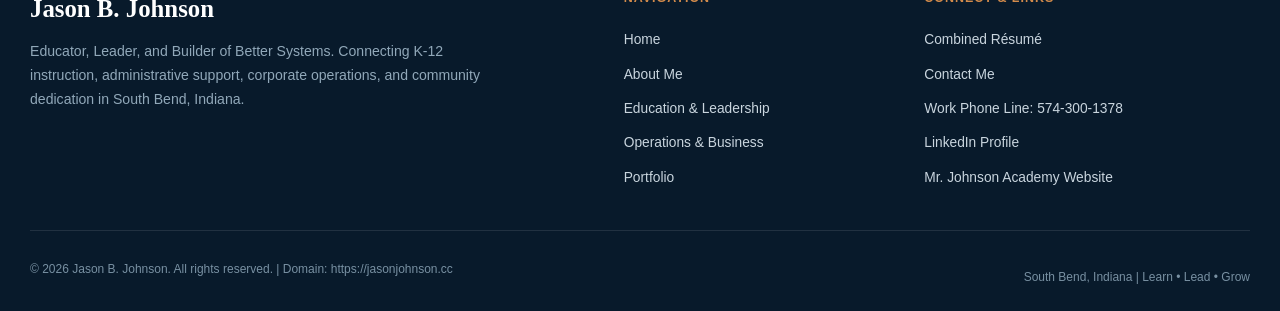
==== commit 967aee43: "Reduce StudentReady feature to a compact homepage link" ====
--- a/index.html
+++ b/index.html
@@ -41,24 +41,16 @@
   </script>
 
   <style id="studentready-project-styles">
-    .studentready-project{padding:clamp(3.5rem,7vw,6.5rem) 1.25rem;background:#f3f0e7}
-    .studentready-project-card{position:relative;max-width:1180px;margin:0 auto;display:grid;grid-template-columns:minmax(0,1.15fr) minmax(290px,.85fr);overflow:hidden;background:#123f37;color:#fff;box-shadow:0 24px 60px rgba(15,47,42,.2)}
-    .studentready-project-copy{padding:clamp(2rem,5vw,4.5rem)}
-    .studentready-project .project-label{display:inline-block;margin:0 0 1.1rem;padding:.42rem .65rem;border:1px solid rgba(242,193,78,.6);color:#f2c14e;font-size:.75rem;font-weight:800;letter-spacing:.14em;text-transform:uppercase}
-    .studentready-project h2{margin:0;color:#fff;font-size:clamp(2.4rem,5vw,4.8rem);line-height:.95;letter-spacing:-.05em}
-    .studentready-project .project-mission{max-width:680px;margin:1rem 0 .7rem;color:#fff;font-size:clamp(1.1rem,2vw,1.4rem);font-weight:700;line-height:1.45}
-    .studentready-project .project-detail{max-width:690px;margin:0 0 1.65rem;color:#d3e4de;line-height:1.7}
-    .studentready-project .project-link{display:inline-flex;align-items:center;gap:.65rem;padding:.95rem 1.2rem;background:#f2c14e;color:#102f2a;text-decoration:none;font-weight:850;border:2px solid #f2c14e}
-    .studentready-project .project-link:hover,.studentready-project .project-link:focus-visible{background:#fff;border-color:#fff}
-    .studentready-project-system{display:flex;flex-direction:column;justify-content:center;gap:.85rem;padding:clamp(2rem,4vw,3.5rem);background:#0b302a;border-left:1px solid rgba(255,255,255,.13)}
-    .studentready-project-brand{display:flex;align-items:center;gap:.85rem;margin-bottom:.55rem}
-    .studentready-project-mark{display:flex;align-items:flex-end;gap:.28rem;height:36px}
-    .studentready-project-mark i{display:block;width:7px;background:#f2c14e;border-radius:3px 3px 0 0;transform-origin:bottom}
-    .studentready-project-mark i:nth-child(1){height:22px;transform:rotate(-28deg)}.studentready-project-mark i:nth-child(2){height:35px}.studentready-project-mark i:nth-child(3){height:23px;transform:rotate(28deg)}
-    .studentready-project-brand strong{font-size:1.45rem;color:#fff}
-    .studentready-project-system article{display:grid;grid-template-columns:2.25rem 1fr;gap:.8rem;align-items:center;padding:.9rem;background:rgba(255,255,255,.07);border:1px solid rgba(255,255,255,.15)}
-    .studentready-project-system article span{color:#f2c14e;font-weight:850}.studentready-project-system article b{color:#fff;font-size:.96rem}
-    @media (max-width:800px){.studentready-project-card{grid-template-columns:1fr}.studentready-project-system{border-left:0;border-top:1px solid rgba(255,255,255,.13)}}
+    .studentready-project{padding:1rem 1.25rem;background:#f3f0e7}
+    .studentready-project-link{max-width:1180px;margin:0 auto;display:flex;align-items:center;gap:.85rem;padding:.85rem 1rem;background:#123f37;color:#fff;text-decoration:none;border-left:5px solid #f2c14e;box-shadow:0 6px 16px rgba(15,47,42,.12)}
+    .studentready-project-link:hover,.studentready-project-link:focus-visible{background:#0b302a;transform:translateY(-1px)}
+    .studentready-project-mark{display:flex;align-items:flex-end;gap:3px;height:27px;flex:0 0 28px}
+    .studentready-project-mark i{display:block;width:5px;background:#f2c14e;border-radius:2px 2px 0 0;transform-origin:bottom}
+    .studentready-project-mark i:nth-child(1){height:16px;transform:rotate(-25deg)}.studentready-project-mark i:nth-child(2){height:26px}.studentready-project-mark i:nth-child(3){height:17px;transform:rotate(25deg)}
+    .studentready-project-copy{display:flex;align-items:baseline;gap:.75rem;flex-wrap:wrap;min-width:0}
+    .studentready-project-copy strong{font-size:1rem;color:#fff}.studentready-project-copy span{font-size:.84rem;color:#d3e4de}
+    .studentready-project-go{margin-left:auto;color:#f2c14e;font-size:.85rem;font-weight:800;white-space:nowrap}
+    @media(max-width:600px){.studentready-project-link{align-items:flex-start}.studentready-project-copy{display:block}.studentready-project-copy span{display:block;margin-top:.15rem}.studentready-project-go{font-size:0}.studentready-project-go::after{content:"↗";font-size:1rem}}
   </style>
 </head>
 <body>
@@ -143,24 +135,14 @@
     </section>
 
 
-    <section class="studentready-project" aria-labelledby="studentready-project-title">
-      <div class="studentready-project-card">
-        <div class="studentready-project-copy">
-          <p class="project-label">Featured education project</p>
-          <h2 id="studentready-project-title">StudentReady</h2>
-          <p class="project-mission">Practical guidance for supporting the whole student.</p>
-          <p class="project-detail">I created StudentReady to help the adults around students respond with practical, respectful, and evidence-informed support. The site connects school-based needs with activities, behavior and cognitive supports, life readiness guidance, and trusted professional resources.</p>
-          <a class="project-link" href="https://studentready.cc/" target="_blank" rel="noopener">Visit StudentReady <span aria-hidden="true">↗</span></a>
-        </div>
-        <div class="studentready-project-system" aria-label="StudentReady focus areas">
-          <div class="studentready-project-brand"><span class="studentready-project-mark" aria-hidden="true"><i></i><i></i><i></i></span><strong>StudentReady</strong></div>
-          <article><span>01</span><b>Student-centered support</b></article>
-          <article><span>02</span><b>Adult-guided activities</b></article>
-          <article><span>03</span><b>Behavior and cognitive guidance</b></article>
-          <article><span>04</span><b>Whole-school coordination</b></article>
-        </div>
-      </div>
-    </section>
+    <section class="studentready-project" aria-label="Featured education project">
+      <a class="studentready-project-link" href="https://studentready.cc/" target="_blank" rel="noopener">
+        <span class="studentready-project-mark" aria-hidden="true"><i></i><i></i><i></i></span>
+        <span class="studentready-project-copy"><strong>StudentReady</strong><span>Practical guidance for supporting the whole student.</span></span>
+        <span class="studentready-project-go">Visit project ↗</span>
+      </a>
+    </section>
+
     <section class="intro-section">
       <div class="section-container intro-grid">
         <div>
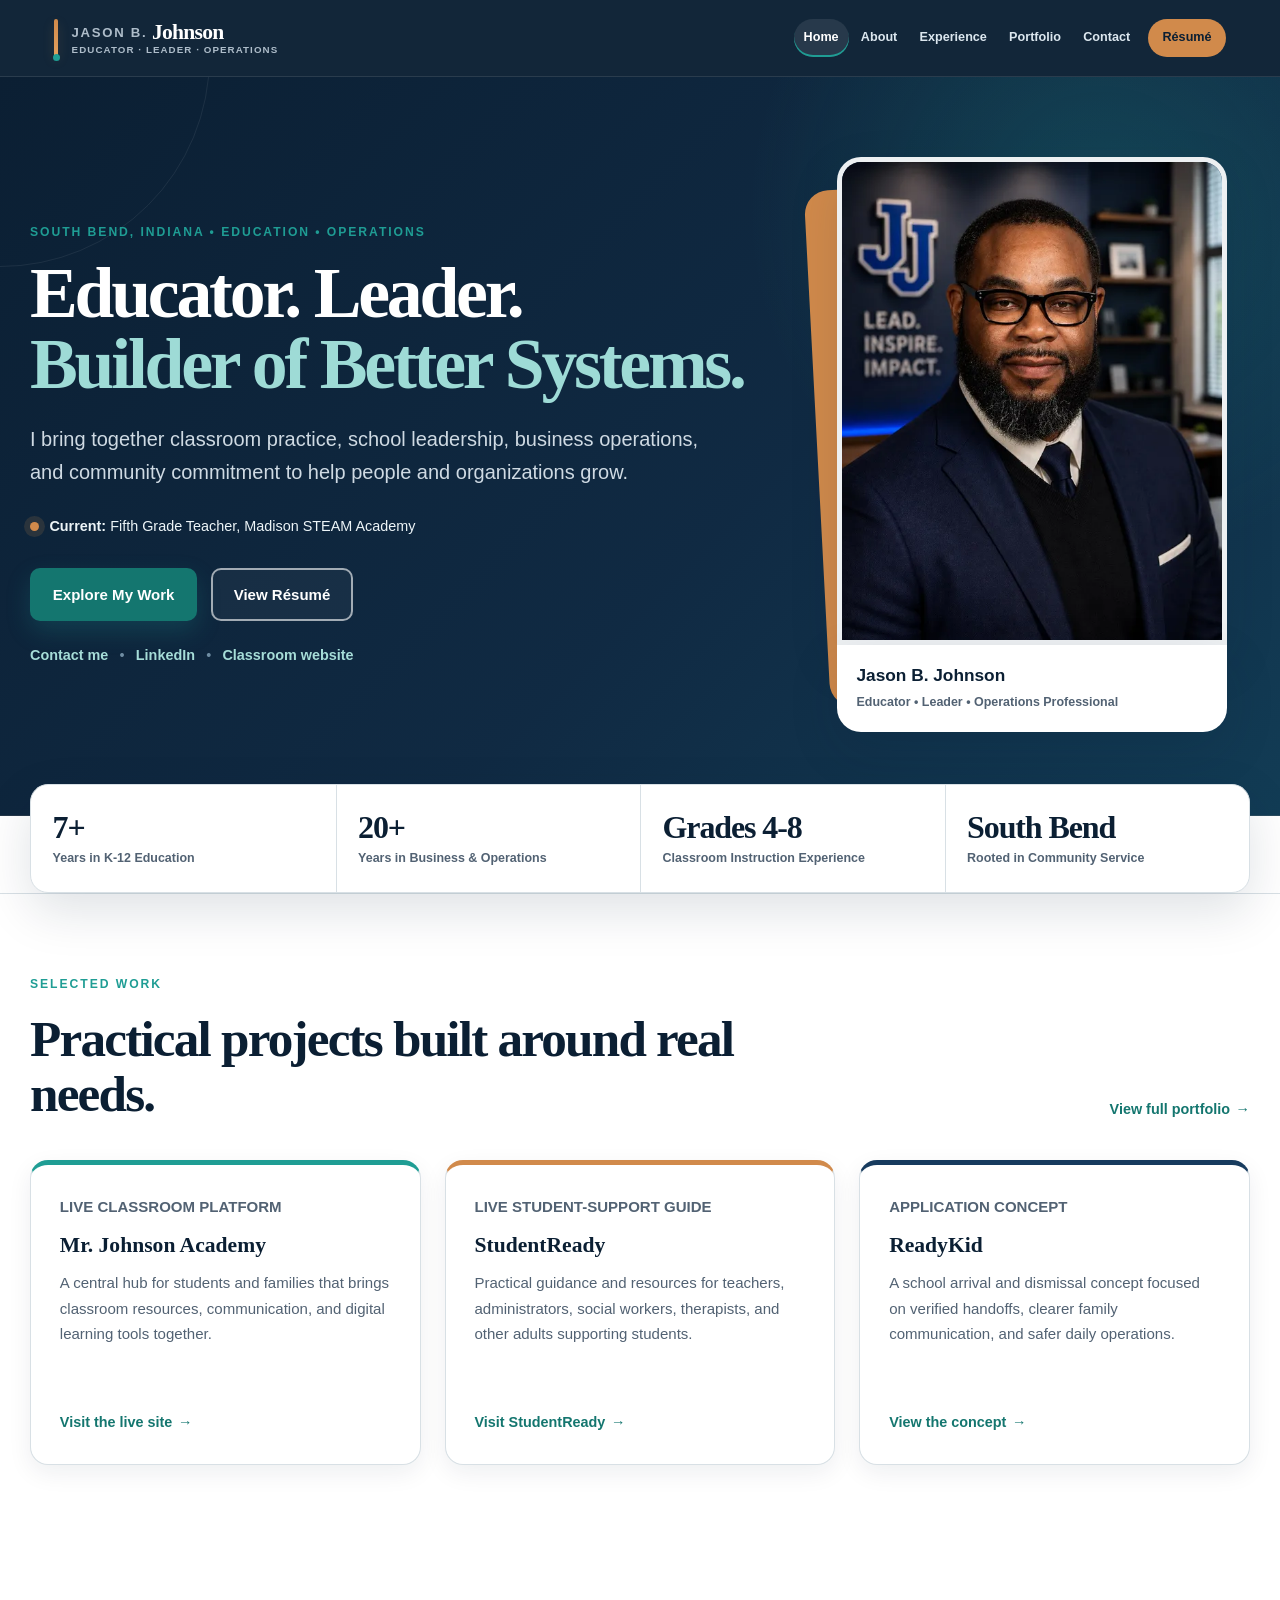
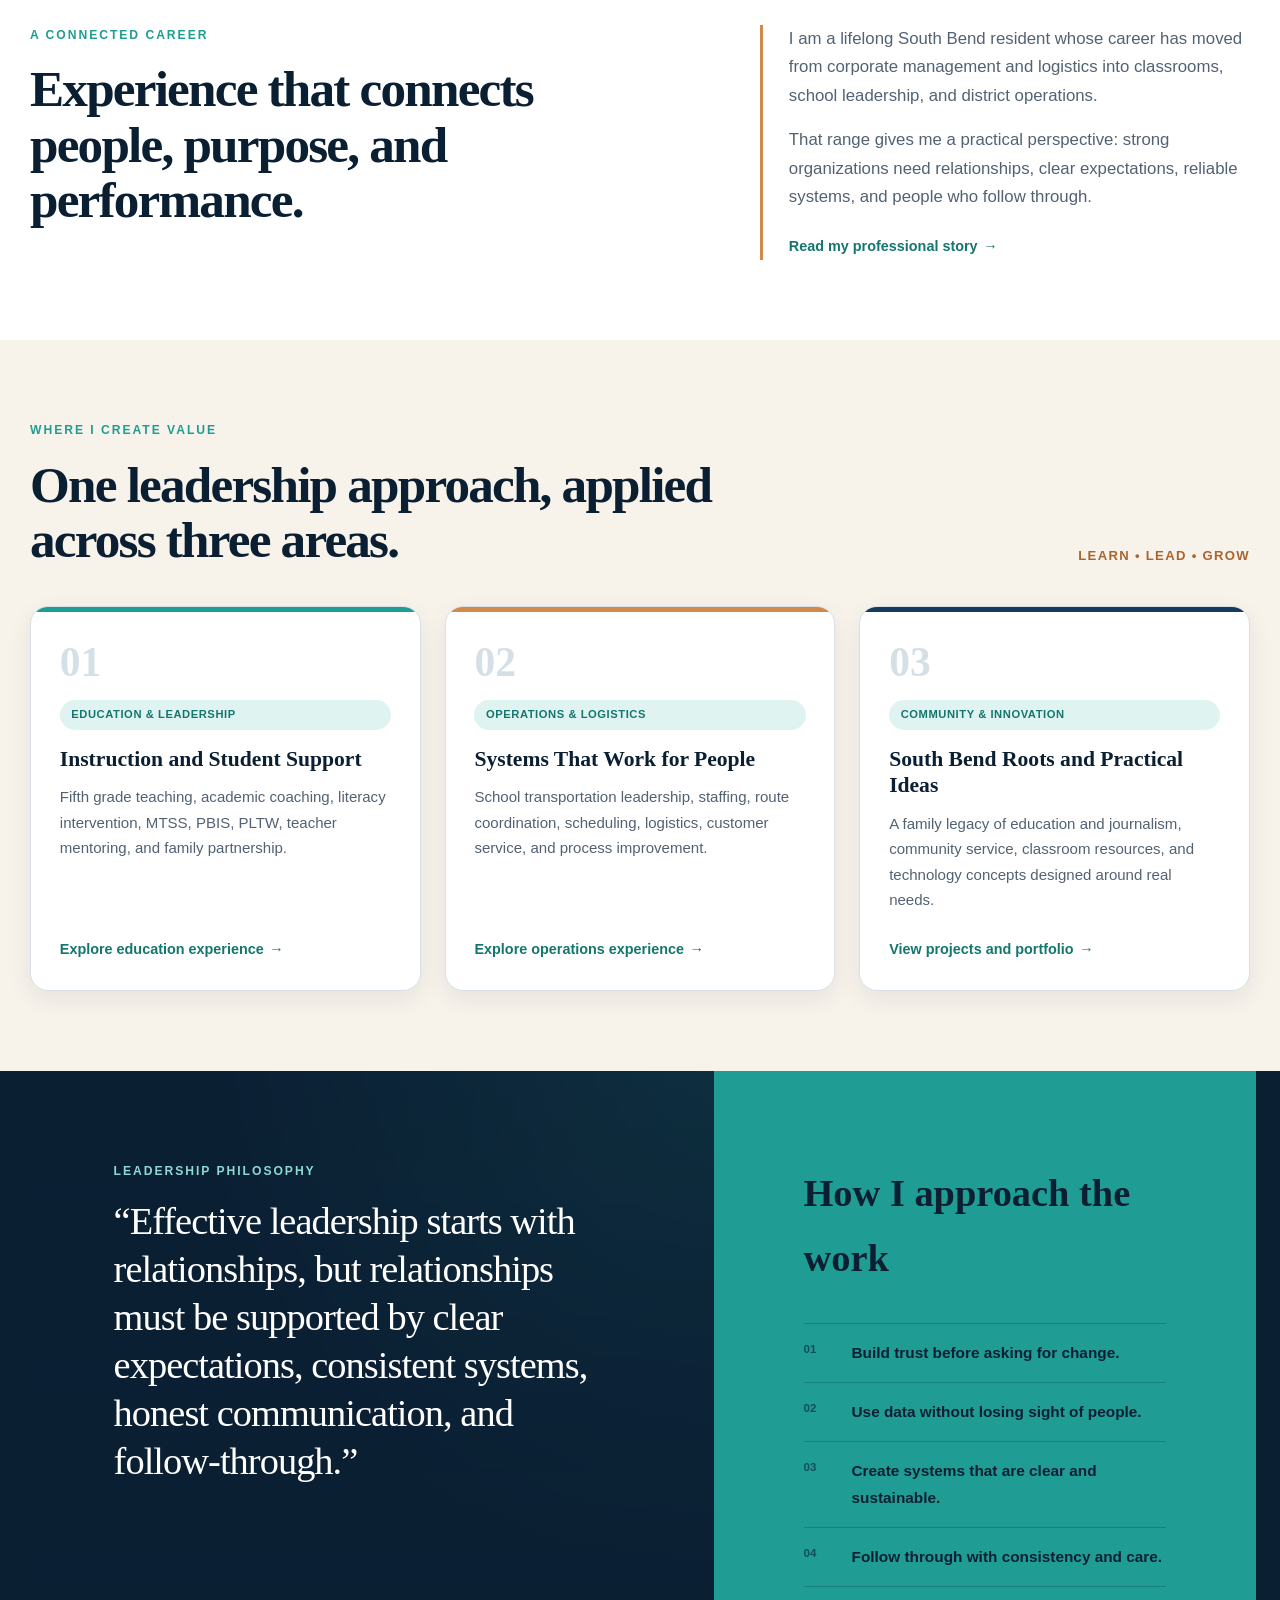
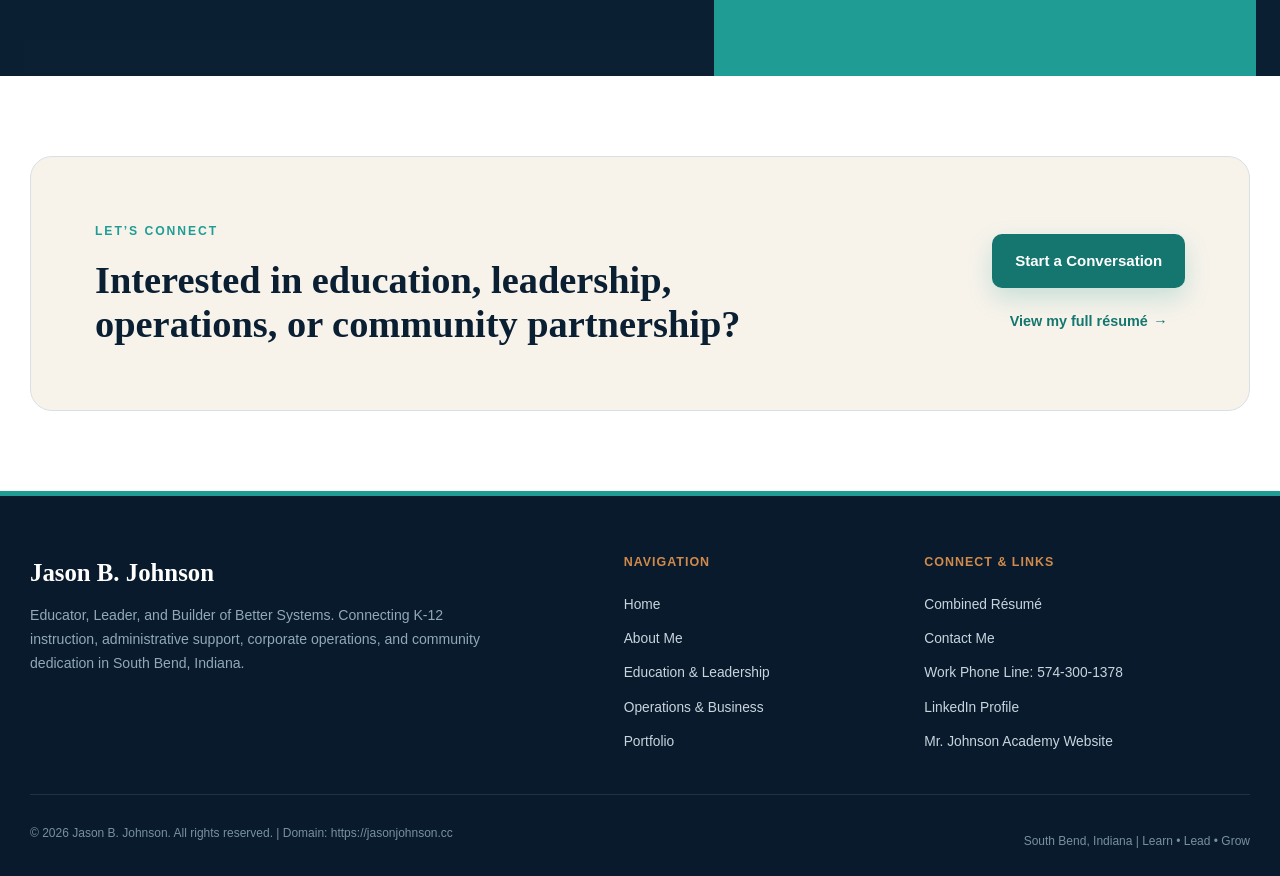
==== commit 2fc6295a: "Fix site accessibility, SEO, mobile layout, and portfolio" ====
--- a/index.html
+++ b/index.html
@@ -3,17 +3,25 @@
 <head>
   <meta charset="UTF-8">
   <meta name="viewport" content="width=device-width, initial-scale=1.0">
-  <title>Jason B. Johnson | Educator, Leader &amp; Operations Professional</title>
-  <meta name="description" content="Official professional website for Jason B. Johnson. Educator, School Leader, and Operations Professional in South Bend, Indiana.">
+  <title>Jason B. Johnson | Educator, Leader &amp; Operations</title>
+  <meta name="description" content="Jason B. Johnson connects K-12 education, school leadership, business operations, and community service in South Bend, Indiana.">
   <link rel="canonical" href="https://jasonjohnson.cc/">
-  <link rel="stylesheet" href="assets/css/styles.css?v=20260813">
+  <link rel="icon" href="assets/images/favicon.svg" type="image/svg+xml">
+  <link rel="stylesheet" href="assets/css/styles.css?v=20260913">
 
   <!-- Open Graph -->
   <meta property="og:title" content="Jason B. Johnson | Educator &amp; Operations Leader">
   <meta property="og:description" content="Connecting classroom practice, school leadership, corporate operations, and community commitment.">
   <meta property="og:url" content="https://jasonjohnson.cc/">
   <meta property="og:type" content="website">
-  <meta property="og:image" content="https://jasonjohnson.cc/assets/images/jason-johnson-headshot.jpg">
+  <meta property="og:image" content="https://jasonjohnson.cc/assets/images/jason-johnson-social-card.png">
+  <meta property="og:image:width" content="1200">
+  <meta property="og:image:height" content="630">
+  <meta property="og:image:alt" content="Jason B. Johnson, educator, leader, and operations professional">
+  <meta name="twitter:card" content="summary_large_image">
+  <meta name="twitter:title" content="Jason B. Johnson | Educator &amp; Operations Leader">
+  <meta name="twitter:description" content="Connecting classroom practice, school leadership, corporate operations, and community commitment.">
+  <meta name="twitter:image" content="https://jasonjohnson.cc/assets/images/jason-johnson-social-card.png">
 
   <!-- Structured Data -->
   <script type="application/ld+json">
@@ -21,7 +29,9 @@
     "@context": "https://schema.org",
     "@type": "Person",
     "name": "Jason B. Johnson",
-    "jobTitle": "Fifth Grade Teacher &amp; Operations Leader",
+    "url": "https://jasonjohnson.cc/",
+    "image": "https://jasonjohnson.cc/assets/images/jason-johnson-headshot.jpg",
+    "jobTitle": "Fifth Grade Teacher and Operations Leader",
     "worksFor": {
       "@type": "EducationalOrganization",
       "name": "Madison STEAM Academy"
@@ -40,40 +50,32 @@
   }
   </script>
 
-  <style id="studentready-project-styles">
-    .studentready-project{padding:1rem 1.25rem;background:#f3f0e7}
-    .studentready-project-link{max-width:1180px;margin:0 auto;display:flex;align-items:center;gap:.85rem;padding:.85rem 1rem;background:#123f37;color:#fff;text-decoration:none;border-left:5px solid #f2c14e;box-shadow:0 6px 16px rgba(15,47,42,.12)}
-    .studentready-project-link:hover,.studentready-project-link:focus-visible{background:#0b302a;transform:translateY(-1px)}
-    .studentready-project-mark{display:flex;align-items:flex-end;gap:3px;height:27px;flex:0 0 28px}
-    .studentready-project-mark i{display:block;width:5px;background:#f2c14e;border-radius:2px 2px 0 0;transform-origin:bottom}
-    .studentready-project-mark i:nth-child(1){height:16px;transform:rotate(-25deg)}.studentready-project-mark i:nth-child(2){height:26px}.studentready-project-mark i:nth-child(3){height:17px;transform:rotate(25deg)}
-    .studentready-project-copy{display:flex;align-items:baseline;gap:.75rem;flex-wrap:wrap;min-width:0}
-    .studentready-project-copy strong{font-size:1rem;color:#fff}.studentready-project-copy span{font-size:.84rem;color:#d3e4de}
-    .studentready-project-go{margin-left:auto;color:#f2c14e;font-size:.85rem;font-weight:800;white-space:nowrap}
-    @media(max-width:600px){.studentready-project-link{align-items:flex-start}.studentready-project-copy{display:block}.studentready-project-copy span{display:block;margin-top:.15rem}.studentready-project-go{font-size:0}.studentready-project-go::after{content:"↗";font-size:1rem}}
-  </style>
 </head>
 <body>
 
+  <a class="skip-link" href="#main-content">Skip to main content</a>
+
   <header>
     <div class="nav-container">
-      <a href="index.html" class="logo-link">
+      <a href="index.html" class="logo-link" aria-label="Jason B. Johnson home">
         <span class="brand-mark" aria-hidden="true"></span>
         <span class="brand-copy"><span class="brand-name"><span class="initial">Jason B.</span>Johnson</span><span class="brand-role">Educator · Leader · Operations</span></span>
       </a>
-      <button type="button" class="menu-toggle" aria-label="Toggle Navigation Menu" aria-expanded="false" aria-controls="site-navigation">&#9776;</button>
+      <button type="button" class="menu-toggle" aria-label="Open navigation menu" aria-expanded="false" aria-controls="site-navigation">&#9776;</button>
+      <nav aria-label="Primary navigation">
       <ul class="nav-menu" id="site-navigation">
-        <li><a href="index.html" class="active">Home</a></li>
+        <li><a href="index.html" class="active" aria-current="page">Home</a></li>
         <li><a href="about.html">About</a></li>
         <li><a href="experience.html">Experience</a></li>
         <li><a href="portfolio.html">Portfolio</a></li>
         <li><a href="contact.html">Contact</a></li>
         <li><a href="resume.html" class="nav-cta">Résumé</a></li>
       </ul>
+      </nav>
     </div>
   </header>
 
-  <main>
+  <main id="main-content">
     <section class="hero home-hero">
       <div class="hero-container">
         <div class="hero-content">
@@ -103,7 +105,10 @@
         <figure class="profile-card">
           <div class="profile-accent" aria-hidden="true"></div>
           <div class="profile-frame">
-            <img src="assets/images/jason-johnson-headshot.jpg" alt="Jason B. Johnson" width="960" height="958" fetchpriority="high">
+            <picture>
+              <source type="image/webp" srcset="assets/images/jason-johnson-headshot-560.webp 560w, assets/images/jason-johnson-headshot.webp 1122w" sizes="(max-width: 650px) 300px, 390px">
+              <img src="assets/images/jason-johnson-headshot.jpg" alt="Portrait of Jason B. Johnson" width="1122" height="1402" fetchpriority="high">
+            </picture>
           </div>
           <figcaption>
             <strong>Jason B. Johnson</strong>
@@ -124,8 +129,8 @@
           <div class="stat-label">Years in Business &amp; Operations</div>
         </div>
         <div class="stat-card">
-          <div class="stat-number">K-8</div>
-          <div class="stat-label">Instruction &amp; Student Leadership</div>
+          <div class="stat-number">Grades 4-8</div>
+          <div class="stat-label">Classroom Instruction Experience</div>
         </div>
         <div class="stat-card">
           <div class="stat-number">South Bend</div>
@@ -135,12 +140,34 @@
     </section>
 
 
-    <section class="studentready-project" aria-label="Featured education project">
-      <a class="studentready-project-link" href="https://studentready.cc/" target="_blank" rel="noopener">
-        <span class="studentready-project-mark" aria-hidden="true"><i></i><i></i><i></i></span>
-        <span class="studentready-project-copy"><strong>StudentReady</strong><span>Practical guidance for supporting the whole student.</span></span>
-        <span class="studentready-project-go">Visit project ↗</span>
-      </a>
+    <section class="featured-work-section">
+      <div class="section-container">
+        <p class="section-kicker">Selected work</p>
+        <div class="section-heading-row">
+          <h2 class="display-title">Practical projects built around real needs.</h2>
+          <a href="portfolio.html" class="text-link">View full portfolio <span aria-hidden="true">&rarr;</span></a>
+        </div>
+        <div class="featured-work-grid">
+          <article class="card featured-work-card">
+            <p class="project-status">Live classroom platform</p>
+            <h3>Mr. Johnson Academy</h3>
+            <p>A central hub for students and families that brings classroom resources, communication, and digital learning tools together.</p>
+            <a class="card-link" href="https://www.mrjohnsonacademy.com/" target="_blank" rel="noopener">Visit the live site <span aria-hidden="true">&rarr;</span></a>
+          </article>
+          <article class="card featured-work-card">
+            <p class="project-status">Live student-support guide</p>
+            <h3>StudentReady</h3>
+            <p>Practical guidance and resources for teachers, administrators, social workers, therapists, and other adults supporting students.</p>
+            <a class="card-link" href="https://studentready.cc/" target="_blank" rel="noopener">Visit StudentReady <span aria-hidden="true">&rarr;</span></a>
+          </article>
+          <article class="card featured-work-card">
+            <p class="project-status">Application concept</p>
+            <h3>ReadyKid</h3>
+            <p>A school arrival and dismissal concept focused on verified handoffs, clearer family communication, and safer daily operations.</p>
+            <a class="card-link" href="https://readykid.win/" target="_blank" rel="noopener">View the concept <span aria-hidden="true">&rarr;</span></a>
+          </article>
+        </div>
+      </div>
     </section>
 
     <section class="intro-section">
@@ -232,7 +259,7 @@
         <p>Educator, Leader, and Builder of Better Systems. Connecting K-12 instruction, administrative support, corporate operations, and community dedication in South Bend, Indiana.</p>
       </div>
       <div class="footer-links">
-        <h4>Navigation</h4>
+        <h3>Navigation</h3>
         <ul>
           <li><a href="index.html">Home</a></li>
           <li><a href="about.html">About Me</a></li>
@@ -242,7 +269,7 @@
         </ul>
       </div>
       <div class="footer-links">
-        <h4>Connect &amp; Links</h4>
+        <h3>Connect &amp; Links</h3>
         <ul>
           <li><a href="resume.html">Combined Résumé</a></li>
           <li><a href="contact.html">Contact Me</a></li>
@@ -258,6 +285,6 @@
     </div>
   </footer>
 
-  <script src="assets/js/main.js?v=20260813"></script>
+  <script src="assets/js/main.js?v=20260913"></script>
 </body>
 </html>
--- a/assets/css/styles.css
+++ b/assets/css/styles.css
@@ -65,8 +65,26 @@
 button:focus-visible,
 input:focus-visible,
 textarea:focus-visible {
-  outline: 3px solid var(--copper);
+  outline: 3px solid var(--white);
   outline-offset: 3px;
+  box-shadow: 0 0 0 6px #7a3e13;
+}
+
+.skip-link {
+  background: var(--white);
+  border: 3px solid #7a3e13;
+  border-radius: 0 0 8px 8px;
+  color: var(--ink);
+  font-weight: 800;
+  left: 1rem;
+  padding: 0.7rem 1rem;
+  position: fixed;
+  top: -100px;
+  z-index: 2000;
+}
+
+.skip-link:focus {
+  top: 0;
 }
 
 p + p {
@@ -339,14 +357,14 @@
 }
 
 .btn-primary {
-  background: var(--teal);
+  background: var(--teal-dark);
   box-shadow: 0 10px 24px rgba(31, 157, 148, 0.22);
   color: var(--white);
 }
 
 .btn-primary:hover {
-  background: #28afa5;
-  color: var(--ink);
+  background: #0f625d;
+  color: var(--white);
 }
 
 .btn-secondary {
@@ -381,14 +399,12 @@
   margin-top: 1.35rem;
 }
 
-.hero-links a,
-.classroom-link {
+.hero-links a {
   color: #a6ddd8;
   font-weight: 650;
 }
 
-.hero-links a:hover,
-.classroom-link:hover {
+.hero-links a:hover {
   color: var(--white);
 }
 
@@ -425,6 +441,11 @@
   object-fit: cover;
   object-position: 50% 15%;
   width: 100%;
+}
+
+.profile-frame picture {
+  display: block;
+  height: 100%;
 }
 
 .profile-card figcaption {
@@ -531,12 +552,6 @@
   width: 54px;
 }
 
-.section-subtitle {
-  color: var(--slate);
-  font-size: 1.1rem;
-  margin-bottom: 2rem;
-}
-
 .intro-section {
   background: var(--white);
 }
@@ -935,6 +950,15 @@
 .visual-literacy { background: linear-gradient(145deg, #8d542a, #d18a4b); }
 .visual-routes { background: linear-gradient(145deg, #243b53, #102a43); }
 .visual-readykid { background: linear-gradient(145deg, #0f4c5c, #168c8c); }
+.visual-studentready { background: linear-gradient(145deg, #123f37, #168c8c); }
+
+.visual-studentready strong {
+  display: block;
+  font-family: var(--font-display);
+  font-size: clamp(2.8rem, 5vw, 4.8rem);
+  letter-spacing: -0.05em;
+  margin-top: 1.8rem;
+}
 
 .support-rings {
   align-items: center;
@@ -1155,6 +1179,9 @@
   width: 100%;
 }
 
+
+.about-portrait picture { display: block; }
+
 .about-portrait figcaption {
   color: var(--white);
   padding: 1rem 1.25rem;
@@ -1200,6 +1227,7 @@
   padding: 2.5rem;
 }
 
+.contact-info h2,
 .contact-info h3 {
   color: var(--white);
   font-family: var(--font-display);
@@ -1249,12 +1277,121 @@
 .form-group input,
 .form-group textarea {
   background: #fbfcfd;
-  border: 1px solid var(--border-color);
+  border: 2px solid #7b8794;
   border-radius: 10px;
   font-family: inherit;
   font-size: 1rem;
   padding: 0.8rem 0.9rem;
   width: 100%;
+}
+
+/* Shared page and utility styles */
+.page-hero {
+  padding: 3rem 1.5rem;
+}
+
+.page-hero h1 {
+  color: var(--white);
+  font-family: var(--font-display);
+  font-size: clamp(2.25rem, 4vw, 3.6rem);
+  letter-spacing: -0.035em;
+  line-height: 1.05;
+}
+
+.error-hero {
+  padding: 4rem 1.5rem;
+  text-align: center;
+}
+.error-hero h1 {
+  color: var(--white);
+  font-family: var(--font-display);
+  font-size: clamp(2.5rem, 6vw, 4rem);
+}
+.error-hero .hero-subtitle { margin: 0 auto 2rem; }
+
+.section-white { background-color: var(--white); }
+.align-start { align-items: start; }
+.mt-1 { margin-top: 1rem; }
+.mt-1-5 { margin-top: 1.5rem; }
+.mt-2 { margin-top: 2rem; }
+.mb-2 { margin-bottom: 2rem; }
+.text-ivory { color: var(--ivory); }
+.contact-intro { color: #cbd5e1; margin-bottom: 2rem; }
+.contact-heading { color: var(--navy); margin-bottom: 1.5rem; }
+.full-width { width: 100%; }
+.accent-border-copper { border-left: 4px solid var(--copper); }
+.accent-border-teal { border-left: 4px solid var(--teal); }
+
+.framework-grid {
+  display: grid;
+  gap: 1rem;
+  grid-template-columns: repeat(auto-fit, minmax(220px, 1fr));
+  list-style: none;
+  margin-top: 1.5rem;
+}
+
+.framework-grid .card { padding: 1rem; }
+
+.resume-container { max-width: 900px; }
+.resume-header {
+  border-bottom: 3px solid var(--navy);
+  margin-bottom: 2rem;
+  padding-bottom: 1.5rem;
+}
+.resume-header h2 { color: var(--navy); font-size: 2.2rem; }
+.resume-primary-contact { color: var(--teal-dark); font-size: 1.1rem; font-weight: 700; }
+.resume-secondary-contact { color: var(--slate); font-size: 0.95rem; }
+.resume-section { margin-bottom: 2rem; }
+.resume-section-title {
+  border-bottom: 1px solid var(--border-color);
+  color: var(--navy);
+  font-size: 1.1rem;
+  letter-spacing: 1px;
+  margin-bottom: 0.75rem;
+  padding-bottom: 0.3rem;
+  text-transform: uppercase;
+}
+.resume-entry { margin-bottom: 1.5rem; }
+.resume-entry:last-child { margin-bottom: 0; }
+.resume-role-row {
+  display: flex;
+  font-weight: 700;
+  gap: 1rem;
+  justify-content: space-between;
+}
+.resume-role-row span:last-child { flex: 0 0 auto; text-align: right; }
+.resume-list {
+  color: var(--slate);
+  font-size: 0.98rem;
+  margin-left: 1.25rem;
+  margin-top: 0.5rem;
+}
+.resume-detail { color: var(--slate); font-size: 0.95rem; }
+.resume-credential { margin-bottom: 1rem; }
+.resume-credential-title { font-size: 1.05rem; }
+.resume-entry-copy { color: var(--slate); font-size: 0.98rem; margin-top: 0.5rem; }
+
+.featured-work-section { background: var(--white); }
+.featured-work-grid {
+  display: grid;
+  gap: 1.5rem;
+  grid-template-columns: repeat(3, minmax(0, 1fr));
+}
+.featured-work-card {
+  border-top: 5px solid var(--teal);
+  display: flex;
+  flex-direction: column;
+  min-height: 305px;
+}
+.featured-work-card:nth-child(2) { border-top-color: var(--copper); }
+.featured-work-card:nth-child(3) { border-top-color: var(--navy-soft); }
+.featured-work-card .card-link { margin-top: auto; padding-top: 1.25rem; }
+.project-status {
+  color: var(--slate);
+  font-size: 0.78rem;
+  font-weight: 700;
+  margin-bottom: 0.8rem;
+  text-transform: uppercase;
 }
 
 .form-group textarea {
@@ -1298,7 +1435,8 @@
   max-width: 460px;
 }
 
-.footer-links h4 {
+  .footer-links h3,
+  .footer-links h4 {
   color: var(--copper);
   font-size: 0.78rem;
   letter-spacing: 0.08em;
@@ -1337,11 +1475,11 @@
 
 /* Responsive */
 @media (max-width: 1100px) {
-  .menu-toggle {
+  .js .menu-toggle {
     display: block;
   }
 
-  .nav-menu {
+  .js .nav-menu {
     align-items: stretch;
     background: var(--ink);
     border-top: 1px solid rgba(255, 255, 255, 0.1);
@@ -1356,12 +1494,29 @@
     top: 100%;
   }
 
-  .nav-menu.show {
+  .js .nav-menu.show {
     display: flex;
+  }
+
+  html:not(.js) .nav-container {
+    align-items: flex-start;
+    flex-wrap: wrap;
+  }
+
+  html:not(.js) .nav-container > nav {
+    flex: 1 0 100%;
+  }
+
+  html:not(.js) .nav-menu {
+    align-items: stretch;
+    flex-basis: 100%;
+    flex-direction: column;
+    margin-top: 0.75rem;
   }
 
   .nav-menu a {
     font-size: 0.92rem;
+    min-height: 44px;
     padding: 0.7rem 0.8rem;
   }
 
@@ -1418,6 +1573,10 @@
     grid-template-columns: 1fr;
   }
 
+  .featured-work-grid {
+    grid-template-columns: 1fr;
+  }
+
   .focus-card {
     min-height: 0;
   }
@@ -1447,6 +1606,11 @@
     font-size: 0.96rem;
   }
 
+  .home-hero {
+    padding-bottom: 3.5rem;
+    padding-top: 3rem;
+  }
+
   .nav-container {
     min-height: 68px;
     padding: 0.7rem 1rem;
@@ -1461,7 +1625,7 @@
   }
 
   .brand-role {
-    font-size: 0.55rem;
+    font-size: 0.65rem;
   }
 
   .hero,
@@ -1484,7 +1648,7 @@
   }
 
   .profile-card {
-    max-width: 340px;
+    max-width: 300px;
   }
 
   .stats-section {
@@ -1507,6 +1671,28 @@
 
   .grid-2 {
     grid-template-columns: 1fr;
+  }
+
+  .portfolio-grid {
+    grid-template-columns: 1fr;
+  }
+
+  .project-featured {
+    grid-column: auto;
+  }
+
+  .resume-role-row {
+    flex-direction: column;
+    gap: 0.15rem;
+  }
+
+  .resume-role-row span:last-child {
+    text-align: left;
+  }
+
+  .resume-primary-contact,
+  .resume-secondary-contact {
+    overflow-wrap: anywhere;
   }
 
   .card,
@@ -1557,7 +1743,6 @@
   footer,
   .hero-btns,
   .hero-links,
-  .classroom-link,
   .contact-form,
   .btn,
   .cta-section {
